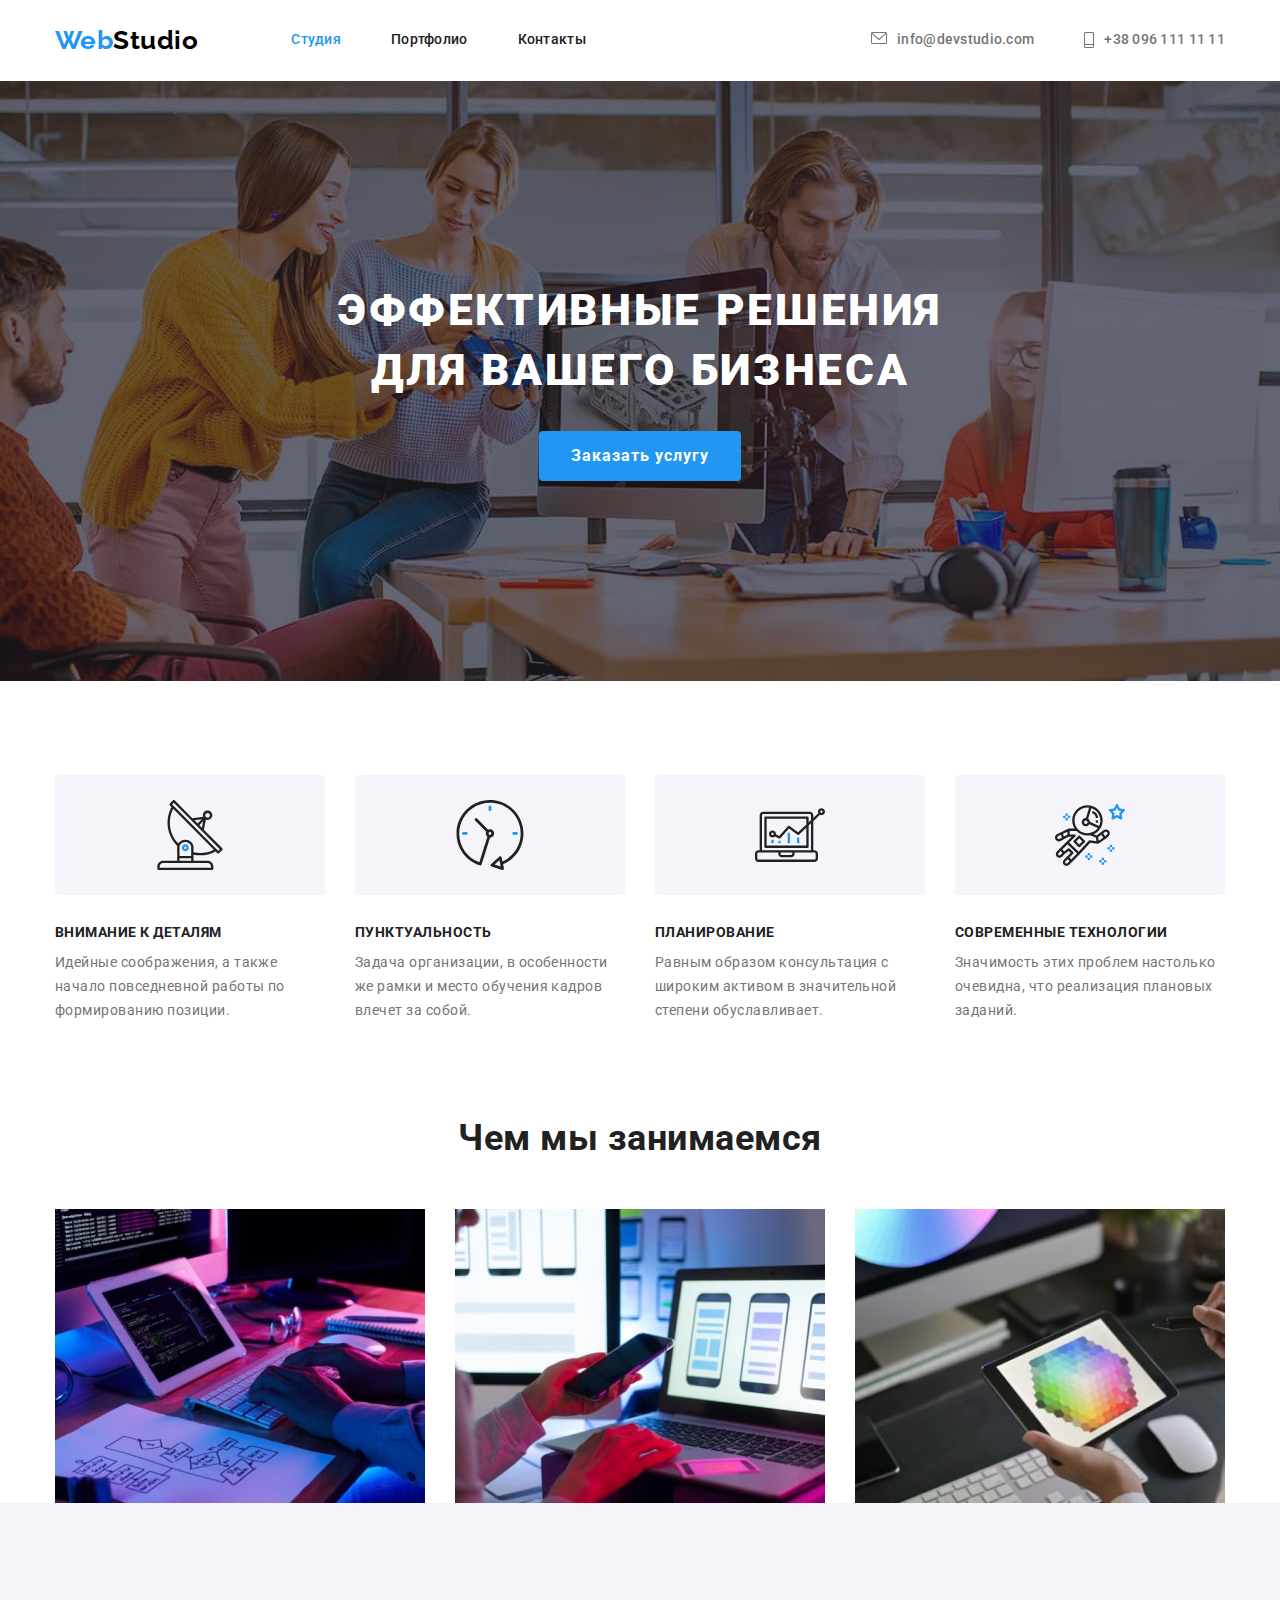
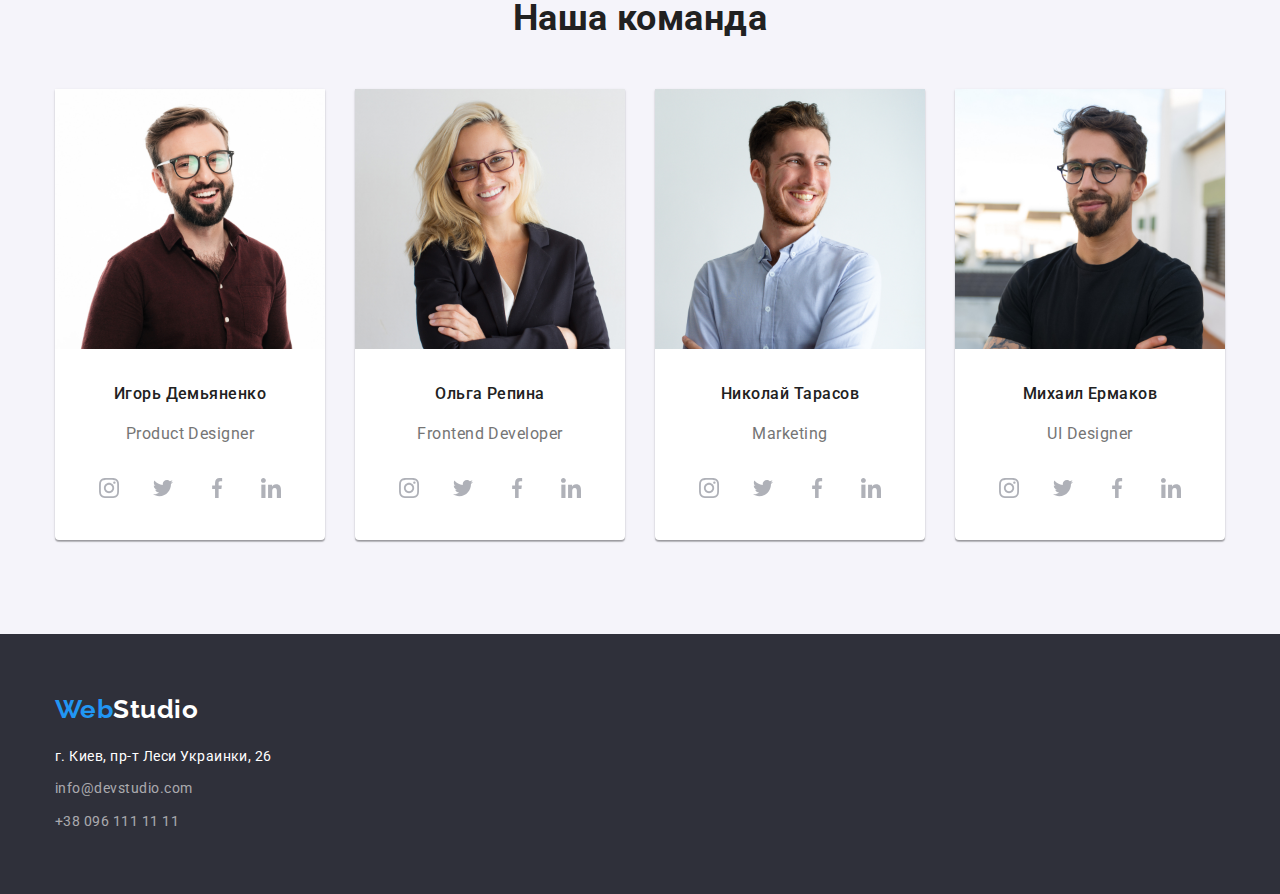
==== index.html @ 9ee57192 "svg псевдокласы" ====
<!DOCTYPE html>
<html lang="ru">

<head>
    <meta charset="UTF-8">
    <meta name="viewport" content="width=device-width, initial-scale=1.0">
    <title>WebStudio</title>
    <link rel="stylesheet" href="./css/normalize.css">
    <link
        href="https://fonts.googleapis.com/css2?family=Raleway:wght@700&family=Roboto:wght@400;500;700;900&display=swap"
        rel="stylesheet">
    <link rel="stylesheet" href="./css/style.css">
    <link rel="stylesheet" href="./css/test.css">
</head>

<body>
    <header class="header">
        <div class="container">
            <nav class="hn">
                <ul class="header-nav res-marg-pad">
                    <li class="item">
                        <a href="./index.html" class="logo">
                            Web<span class="logo-studio">Studio</span>
                        </a>
                    </li>
                    <li class="item">
                        <a class="header-nav-static header-hover current" href="./index.html">Студия</a>
                    </li>
                    <li class="item">
                        <a class="header-nav-static header-hover" href="./portfolio.html">Портфолио</a>
                    </li>
                    <li class="item">
                        <a class="header-nav-static header-hover" href="#">Контакты</a>
                    </li>
                </ul>
            </nav>
            <ul class="header-cont res-marg-pad">
                <li class="item">
                    <a class="header-cont-static header-hover mail" href="mailto:info@devstudio.com">info@devstudio.com</a>
                </li>
                <li class="item">
                    <a class="header-cont-static header-hover tel" href="tel:+380961111111">+38 096 111 11 11</a>
                </li>
            </ul>
        </div>
    </header>
    <main class="main">
        <section class="main-hero">
            <div class="main-hero-container">
                <h1 class="main-hero-tittle res-marg-pad">Эффективные решения для вашего бизнеса</h1>
                <button type="button" class="main-hero-bt">Заказать услугу</button>
            </div>
        </section>
        <section class="main-accomplishments">
            <div class="container">
                <h2 class="visually-hidden">Плюсы нашей компании</h2>
                <ul class="main-accomplishments-ul res-marg-pad">
                    <li class="item antenna">
                        <h3 class="name res-marg-pad">Внимание к деталям</h3>
                        <p class="description">Идейные соображения, а также начало повседневной работы по формированию позиции.</p>
                    </li>
                    <li class="item clock">
                        <h3 class="name res-marg-pad">Пунктуальность</h3>
                        <p class="description">Задача организации, в особенности же рамки и место обучения кадров влечет за собой.</p>
                    </li>
                    <li class="item diagram">
                        <h3 class="name res-marg-pad">Планирование</h3>
                        <p class="description">Равным образом консультация с широким активом в значительной степени обуславливает.</p>
                    </li>
                    <li class="item astronaut">
                        <h3 class="name res-marg-pad">Современные технологии</h3>
                        <p class="description">Значимость этих проблем настолько очевидна, что реализация плановых заданий.</p>
                    </li>
                </ul>
            </div>
        </section>
        <section class="main-employment">
            <div class="container">
                <h2 class="res-marg-pad">
                    Чем мы занимаемся
                </h2>
                <ul class="main-employment-ul res-marg-pad">
                    <li class="item">
                        <img src="./images/code.jpg" alt="Написание кода" width="370" class="img">
                    </li>
                    <li class="item">
                        <img src="./images/synchronization.jpg" alt="Синхронизация" width="370" class="img">
                    </li>
                    <li class="item">
                        <img src="./images/adaptive_design.jpg" alt="Адаптивный дизайн" width="370" class="img">
                    </li>
                </ul>
            </div>
        </section>
        <section class="main-team">
            <div class="container">
                <h2 class="res-marg-pad">
                    Наша команда
                </h2>
                <ul class="main-team-ul res-marg-pad">
                    <li class="item">
                        <img src="./images/igor.jpg" alt="Фото Игорь Демьяненко" width="270" class="img">
                        <h3 class="name res-marg-pad">Игорь Демьяненко</h3>
                        <p class="specialty res-marg-pad">Product Designer</p>
                        <div class="social-networks">
                            <a href="https://www.instagram.com/" class="link instagram"></a>
                            <a href="https://twitter.com/" class="link twitter"></a>
                            <a href="https://uk-ua.facebook.com/" class="link facebook"></a>
                            <a href="https://www.linkedin.com/" class="link linkedin"></a>
                        </div>
                    </li>
                    <li class="item">
                        <img src="./images/olga.jpg" alt="Фото Ольга Репина" width="270" class="img">
                        <h3 class="name res-marg-pad">Ольга Репина</h3>
                        <p class="specialty res-marg-pad">Frontend Developer</p>
                        <div class="social-networks">
                            <a href="https://www.instagram.com/" class="link instagram"></a>
                            <a href="https://twitter.com/" class="link twitter"></a>
                            <a href="https://uk-ua.facebook.com/" class="link facebook"></a>
                            <a href="https://www.linkedin.com/" class="link linkedin"></a>
                        </div>
                    </li>
                    <li class="item">
                        <img src="./images/nikolay.jpg" alt="Фото Николай Тарасов" width="270" class="img">
                        <h3 class="name res-marg-pad">Николай Тарасов</h3>
                        <p class="specialty res-marg-pad">Marketing</p>
                        <div class="social-networks">
                            <a href="https://www.instagram.com/" class="link instagram"></a>
                            <a href="https://twitter.com/" class="link twitter"></a>
                            <a href="https://uk-ua.facebook.com/" class="link facebook"></a>
                            <a href="https://www.linkedin.com/" class="link linkedin"></a>
                        </div>
                    </li>
                    <li class="item">
                        <img src="./images/mihail.jpg" alt="Фото Михаил Ермаков" width="270" class="img">
                        <h3 class="name res-marg-pad">Михаил Ермаков</h3>
                        <p class="specialty res-marg-pad">UI Designer</p>
                        <div class="social-networks">
                            <a href="https://www.instagram.com/" class="link instagram"></a>
                            <a href="https://twitter.com/" class="link twitter"></a>
                            <a href="https://uk-ua.facebook.com/" class="link facebook"></a>
                            <a href="https://www.linkedin.com/" class="link linkedin"></a>
                        </div>
                    </li>
                </ul>
            </div>
        </section>
    </main>
    <footer class="footer">
        <div class="container">
            <a href="./index.html" class="logo">
                Web<span class="logo-studio">Studio</span>
            </a>
            <address class="footer-address">
                <a href="#" class="footer-address-geo">г. Киев, пр-т Леси Украинки, 26</a>
                <a href="mailto:info@devstudio.com" class="footer-address-mail">info@devstudio.com</a>
                <a href="tel:+380961111111" class="footer-address-tel">+38 096 111 11 11</a>
            </address>
        </div>
    </footer>

</body>

</html>
---- css/style.css ----
:root {
  --white-text: rgba(255, 255, 255, 1);
  --blue-text: rgba(33, 150, 243, 1);
  --black-logo: rgba(0, 0, 0, 1);
  --black-text: rgba(33, 33, 33, 1);
  --gray-text: rgba(117, 117, 117, 1);
  --gray-op06-text: rgba(255, 255, 255, 0.6);
  --bgr-hero-footer: rgba(47, 48, 58, 1);
  --bgr-wgray: rgba(245, 244, 250, 1);
  --gray-border: rgba(238, 238, 238, 1);
  --gray-header-line: rgba(236, 236, 236, 1);
  --set-gap: 30px;
  --bgr-hero: rgba(47, 48, 58, 0.4);
}

body {
  font-family: 'Roboto', sans-serif;
  font-style: normal;
  letter-spacing: 0.03em;
  color: var(--black-text);
  background-color: var(--white-text);
  margin: 0;
}

.visually-hidden {
  position: absolute;
  clip: rect(0 0 0 0);
  width: 1px;
  height: 1px;
  margin: -1px;
}

.res-marg-pad {
  margin: 0;
  padding: 0;
}

.container {
  max-width: 1170px;
  padding: 0 15px;
  margin: 0 auto;
}

.img {
  display: block; /*убрать отступ картинки внизу */
  max-width: 100%;
  height: auto;
}

section:not(.main-hero) {
  /*все селекторы кроме Героя*/
  padding-top: 94px;
}

section:last-child {
  /*последний селектор страницы*/
  padding-bottom: 94px;
}

/*Logo*/

.logo {
  font-family: 'Raleway', sans-serif;
  font-weight: 700;
  font-size: 26px;
  line-height: 1.19;
  text-decoration: none;
  color: var(--blue-text);
}

.header .logo-studio {
  color: var(--black-logo);
}

.footer .logo-studio {
  color: var(--white-text);
}

/*Header*/

.header-hover {
  font-weight: 500;
  font-size: 14px;
  line-height: 1.14;
  letter-spacing: 0.02em;
  text-decoration: none;

  padding: 32px 0;
  display: block;
}

.header-cont-static {
  color: var(--gray-text);
  display: inline-flex;
}

/*icon mail*/
.header-cont .mail::before {
  content: '';
  width: 16px;
  height: 12px;
  margin-right: 10px;
  background-size: contain;
  background-image: url(../images/svg/mail.svg);
}

/*icon tel*/
.header-cont .tel::before {
  content: '';
  width: 10px;
  height: 16px;
  margin-right: 10px;
  background-size: contain;
  background-image: url(../images/svg/tel.svg);
}

.header-hover:hover,
.header-hover:focus {
  color: var(--blue-text);
}

.header-nav-static {
  color: var(--black-text);
}

.header-nav .header-hover.current {
  color: var(--blue-text);
}

.header-cont {
  margin-left: auto;
}

.header-nav,
.header-cont,
.header .container {
  display: flex;
  align-items: center;
}

.header .logo {
  padding: 25px 0;
  display: block;
}

.header-nav .item:first-child {
  margin-right: 93px;
}

/*начиная с 2-ог елемента кроме последнего*/
.header-nav .item:nth-child(1n + 2):not(:last-child) {
  margin-right: 50px;
}

.header-cont .item:first-child {
  margin-right: 50px;
}

/*линия внизу header*/
/*.header {
  border-bottom: 1px solid var(--gray-header-line); 
}*/
.line {
  outline: 0.5px solid var(--gray-header-line);
}

/*Main*/
/*hero*/
.main-hero {
  max-width: 1600px;
  height: 600px;
  text-align: center;
  background-color: grey;

  margin-left: auto;
  margin-right: auto;
  background-image: linear-gradient(
      to right,
      rgba(47, 48, 58, 0.4),
      rgba(47, 48, 58, 0.4)
    ),
    url(../images/hero.jpg);
  background-repeat: no-repeat;
  background-size: cover;
  background-position: center;
}

.main-hero-tittle {
  font-weight: 900;
  font-size: 44px;
  line-height: 1.36;
  letter-spacing: 0.06em;
  text-transform: uppercase;
  color: var(--white-text);
}

.main-hero-bt {
  border: none;
  font-weight: 700;
  font-size: 16px;
  line-height: 1.88;
  letter-spacing: 0.06em;
  color: var(--white-text);
  background-color: var(--blue-text);

  padding: 10px 32px;
  border-radius: 4px;
  margin-top: 30px;
}

.main-hero-container {
  padding-top: 200px;
  padding-bottom: 200px;
  max-width: 696px;
  margin: 0 auto;
}

/*accomplishments*/
.main-accomplishments .name {
  font-weight: 700;
  font-size: 14px;
  line-height: 1.14;
  text-transform: uppercase;

  margin-top: 30px;
}

.main-accomplishments .item .description {
  font-size: 14px;
  line-height: 1.71;
  color: var(--gray-text);

  margin: 10px 0 0 0;
}

.main-accomplishments-ul {
  display: flex;
  flex-wrap: wrap;
  margin-right: calc(-1 * var(--set-gap));
}

.main-accomplishments-ul .item {
  flex-basis: calc(100% / 4 - var(--set-gap));
  margin-right: var(--set-gap);
}

/*icon*/
.main-accomplishments-ul .item::before {
  height: 120px;

  content: '';
  display: block;
  background-color: var(--bgr-wgray);
  border-radius: 4px;
  background-size: 70px;
  background-repeat: no-repeat;
  background-position: 100px 25px;
}

.main-accomplishments-ul .antenna::before {
  background-image: url(../images/svg/antenna.svg);
}

.main-accomplishments-ul .clock::before {
  background-image: url(../images/svg/clock.svg);
}

.main-accomplishments-ul .diagram::before {
  background-image: url(../images/svg/diagram.svg);
}

.main-accomplishments-ul .astronaut::before {
  background-image: url(../images/svg/astronaut.svg);
}

/*employment*/
.main-employment h2,
.main-team h2 {
  font-weight: 700;
  font-size: 36px;
  line-height: 1.17;
  text-align: center;
}

.main-employment-ul {
  display: flex;
  margin-top: 50px;
  flex-wrap: wrap;
  margin-right: calc(-1 * var(--set-gap));
}

.main-employment-ul .item {
  flex-basis: calc(100% / 3 - var(--set-gap));
  margin-right: var(--set-gap);
}

/*team*/
.main-team {
  background-color: var(--bgr-wgray);
}

.main-team-ul .name,
.main-team-ul .specialty {
  font-size: 16px;
  line-height: 1.9;
}

.main-team-ul .name {
  font-weight: 500;

  margin-top: 30px;
  text-align: center;
}

.main-team-ul .specialty {
  color: var(--gray-text);

  margin-top: 10px;
  text-align: center;
}

.main-team-ul {
  display: flex;
  margin-top: 50px;
  flex-wrap: wrap;
  margin-right: calc(-1 * var(--set-gap));
}

.main-team .item {
  background-color: var(--white-text);

  border-radius: 0px 0px 4px 4px;
  box-shadow: 0px 1px 3px rgba(0, 0, 0, 0.12), 0px 1px 1px rgba(0, 0, 0, 0.14),
    0px 2px 1px rgba(0, 0, 0, 0.2);

  /*display: inline-block;*/
  flex-basis: calc(100% / 4 - var(--set-gap));
  margin-right: var(--set-gap);
}

/*icon*/
.main-team .social-networks {
  height: 44px;

  margin: 16px 32px 30px 32px;

  display: flex;
}

.social-networks .link {
  background-size: cover;
  background-position: center;
  background-repeat: no-repeat;
  width: 44px;
}

.social-networks .link:not(:last-child) {
  margin-right: 10px;
}

.social-networks .instagram {
  background-image: url(../images/svg/instagram.svg);
}

.social-networks .twitter {
  background-image: url(../images/svg/twitter.svg);
}

.social-networks .facebook {
  background-image: url(../images/svg/facebook.svg);
}

.social-networks .linkedin {
  background-image: url(../images/svg/linkedin.svg);
}

/*Footer*/

.footer {
  background-color: var(--bgr-hero-footer);
}

.footer-address a {
  font-size: 14px;
  line-height: 1.7;

  display: block;
}

.footer-address-geo {
  color: var(--white-text);
  text-decoration: none;
}

.footer-address-mail,
.footer-address-tel {
  color: var(--gray-op06-text);
  text-decoration: none;
}

.footer-address a:focus,
.footer-address a:hover {
  color: var(--white-text);
}

.footer .container {
  padding-top: 60px;
  padding-bottom: 60px;
}

.footer-address {
  margin-top: 20px;
}

.footer-address a:not(:first-child) {
  margin-top: 9px;
}

/*Портфолио*/

.main {
  background-color: var(--white-text);
}

/*portfolio button*/
.main-portfolio-list .bt {
  font-family: 'Roboto', sans-serif;
  border: none;
  background-color: var(--bgr-wgray);
  font-weight: 500;
  font-size: 16px;
  line-height: 1.62;
  letter-spacing: 0.03em;

  padding: 6px 22px;
  border-radius: 4px;
}

.main-portfolio-list .bt:hover,
.main-portfolio-list .bt:focus {
  background-color: var(--blue-text);
  color: var(--white-text);
}

.main-portfolio-list {
  display: flex;
}

.container-list {
  max-width: 612px;
  margin: 0 auto;
  padding-bottom: 22px;
}

.main-portfolio-list .item:not(:last-child) {
  margin-right: 8px;
}

/*project*/
.main-portfolio-project .link {
  text-decoration: none;
}

.main-portfolio-project .name {
  font-weight: 700;
  font-size: 18px;
  line-height: 2;
  letter-spacing: 0.06em;
  color: var(--black-text);
}

.main-portfolio-project .project {
  font-size: 16px;
  line-height: 1.87;
  color: var(--gray-text);
}

.container-project {
  padding-top: 34px;
}

.main-portfolio-project {
  display: flex;
  flex-wrap: wrap;
  margin-right: calc(-1 * var(--set-gap));
  margin-top: calc(-1 * var(--set-gap));
}

.main-portfolio-project > .item {
  flex-basis: calc(100% / 3 - var(--set-gap));
  margin-right: var(--set-gap);
  margin-top: var(--set-gap);
}

.main-portfolio-project > .item:hover {
  box-shadow: 0px 1px 1px rgba(0, 0, 0, 0.12), 0px 4px 4px rgba(0, 0, 0, 0.06),
    1px 4px 6px rgba(0, 0, 0, 0.16);
}

.main-portfolio-project .frame {
  border-left: 1px solid var(--gray-border);
  border-right: 1px solid var(--gray-border);
  border-bottom: 1px solid var(--gray-border);
  padding: 20px 24px;
}

.main-portfolio-project .project {
  margin-top: 4px;
}
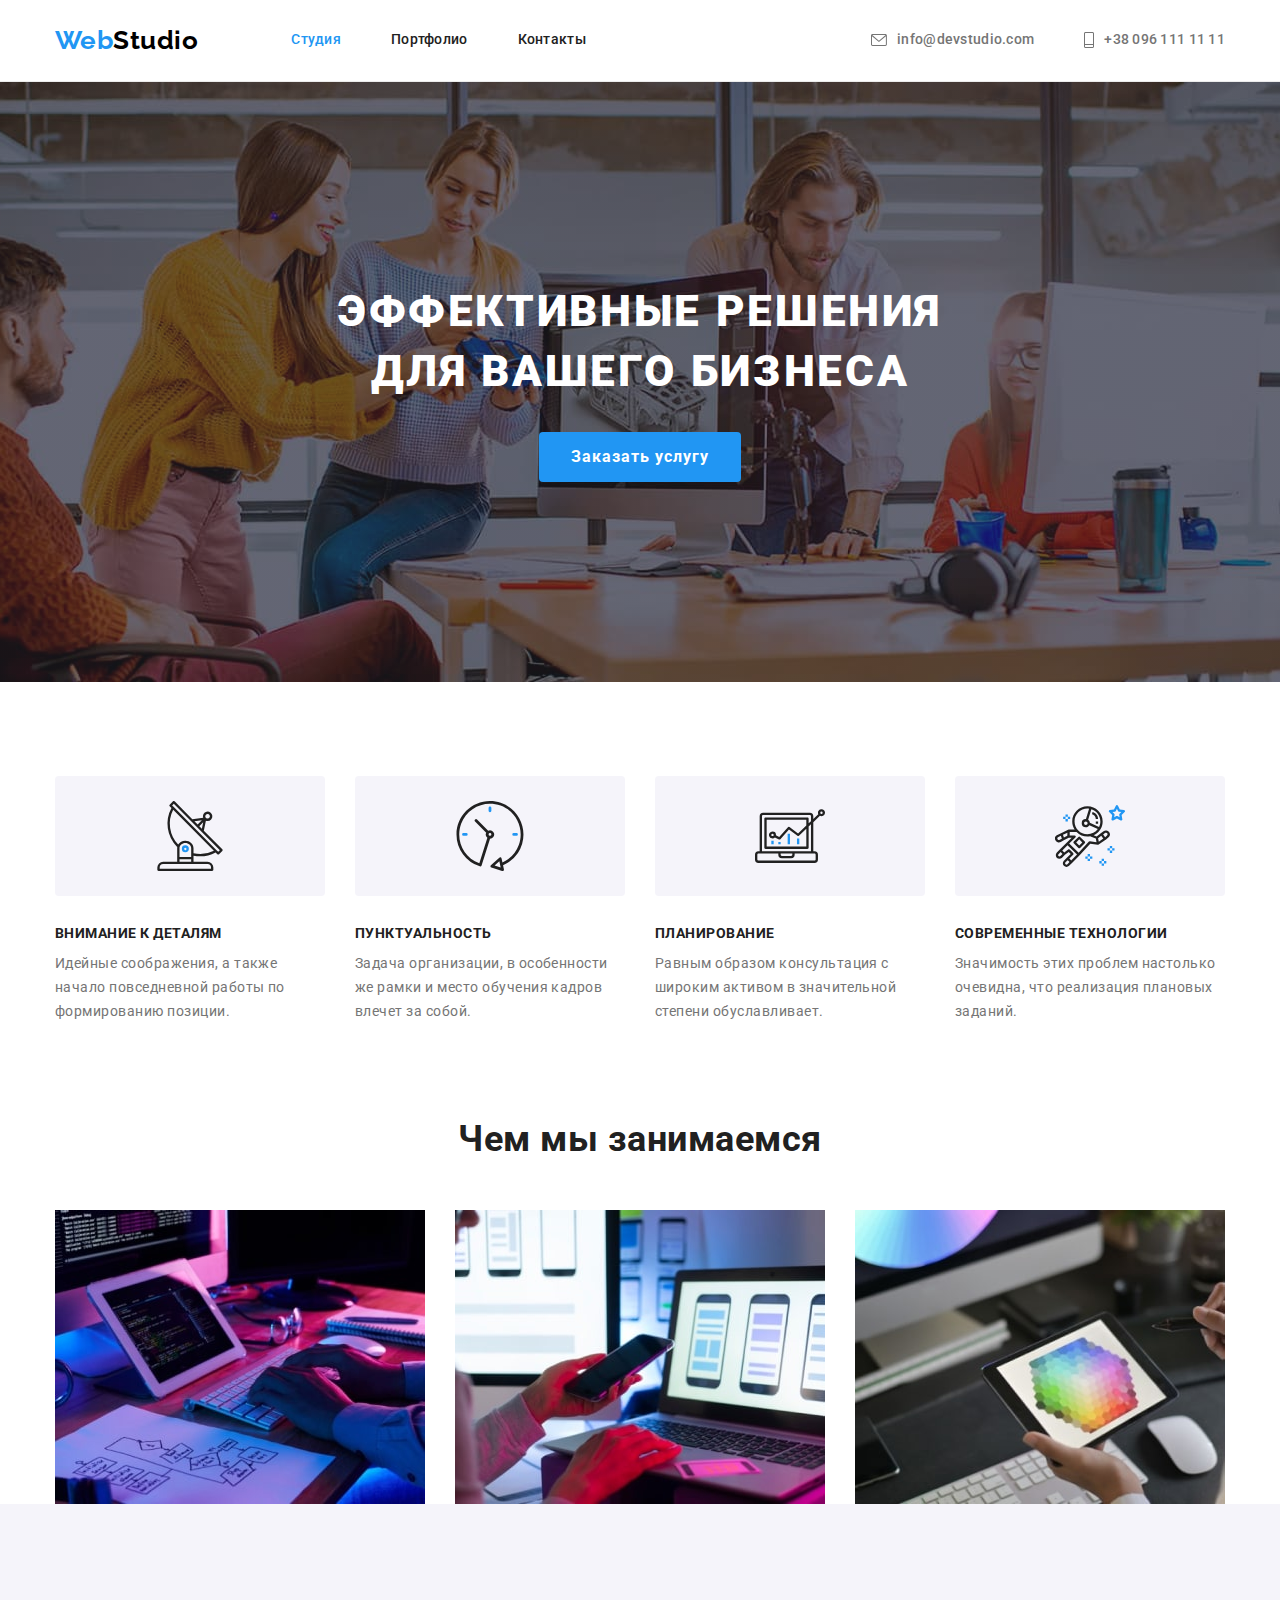
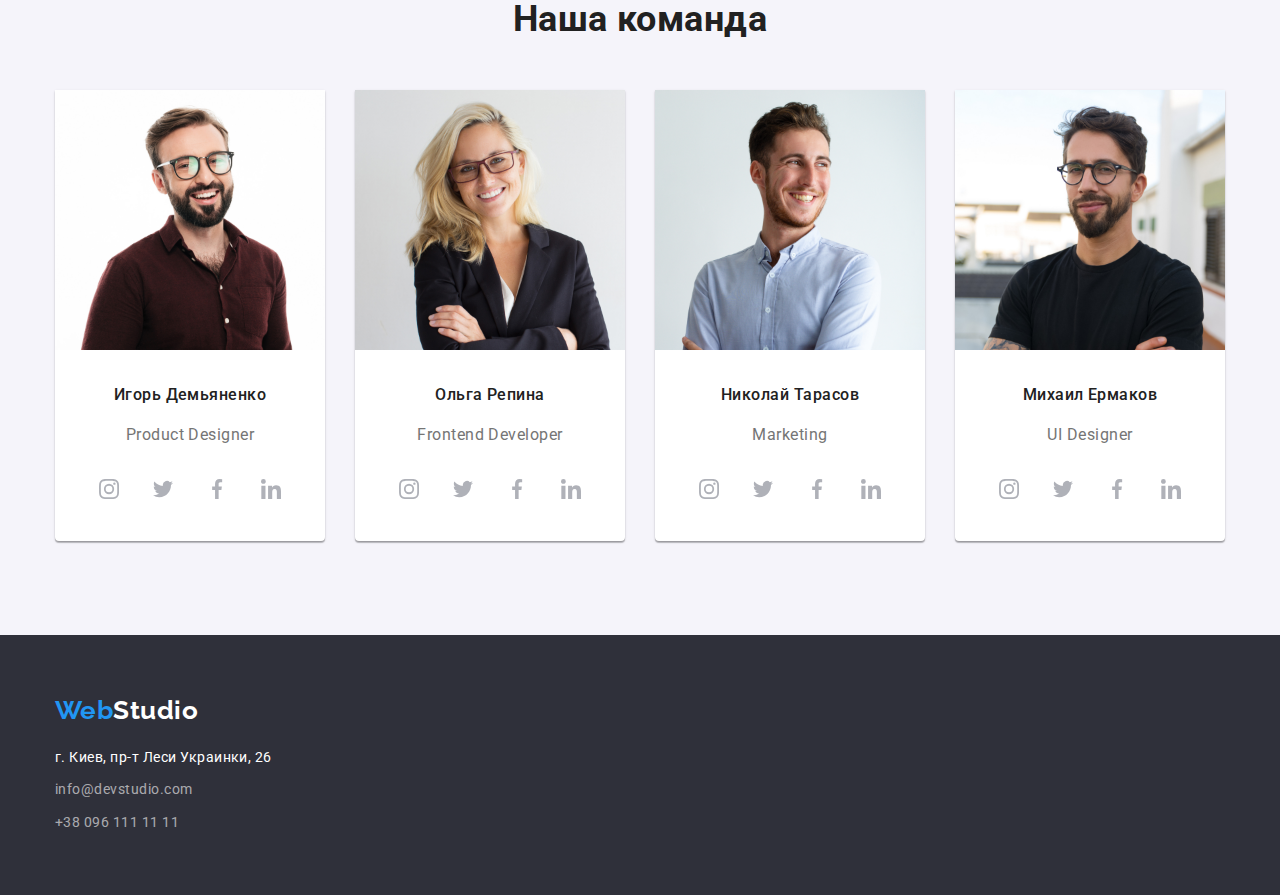
==== commit 2da148f4: "sprinte" ====
--- a/index.html
+++ b/index.html
@@ -36,10 +36,16 @@
             </nav>
             <ul class="header-cont res-marg-pad">
                 <li class="item">
-                    <a class="header-cont-static header-hover mail" href="mailto:info@devstudio.com">info@devstudio.com</a>
+                    <svg class="icon mail" width="16" height="12">
+                        <use href="./images/svg/sprite.svg#icon-mail"></use>
+                    </svg>
+                    <a class="header-cont-static header-hover" href="mailto:info@devstudio.com">info@devstudio.com</a>
                 </li>
                 <li class="item">
-                    <a class="header-cont-static header-hover tel" href="tel:+380961111111">+38 096 111 11 11</a>
+                    <svg class="icon tel" width="10" height="16">
+                        <use href="./images/svg/sprite.svg#icon-tel"></use>
+                    </svg>
+                    <a class="header-cont-static header-hover" href="tel:+380961111111">+38 096 111 11 11</a>
                 </li>
             </ul>
         </div>
--- a/css/style.css
+++ b/css/style.css
@@ -91,31 +91,27 @@
 
 .header-cont-static {
   color: var(--gray-text);
-  display: inline-flex;
-}
-
-/*icon mail*/
-.header-cont .mail::before {
-  content: '';
-  width: 16px;
-  height: 12px;
+}
+
+/*icon mail, tel*/
+.icon {
+  fill: currentColor;
+
   margin-right: 10px;
-  background-size: contain;
-  background-image: url(../images/svg/mail.svg);
-}
-
-/*icon tel*/
-.header-cont .tel::before {
-  content: '';
-  width: 10px;
-  height: 16px;
-  margin-right: 10px;
-  background-size: contain;
-  background-image: url(../images/svg/tel.svg);
-}
-
-.header-hover:hover,
-.header-hover:focus {
+}
+
+.header-cont,
+.header-cont .item {
+  color: var(--gray-text);
+  display: flex;
+  align-items: center;
+}
+
+/*hover link contact and icon*/
+.header-cont .item:hover .icon,
+.header-cont .item:focus .icon,
+.header .item:hover .header-hover,
+.header .item:focus .header-hover {
   color: var(--blue-text);
 }
 
@@ -132,7 +128,6 @@
 }
 
 .header-nav,
-.header-cont,
 .header .container {
   display: flex;
   align-items: center;
@@ -157,11 +152,8 @@
 }
 
 /*линия внизу header*/
-/*.header {
-  border-bottom: 1px solid var(--gray-header-line); 
-}*/
-.line {
-  outline: 0.5px solid var(--gray-header-line);
+.header {
+  border-bottom: 1px solid var(--gray-header-line);
 }
 
 /*Main*/
@@ -398,11 +390,6 @@
   text-decoration: none;
 }
 
-.footer-address a:focus,
-.footer-address a:hover {
-  color: var(--white-text);
-}
-
 .footer .container {
   padding-top: 60px;
   padding-bottom: 60px;
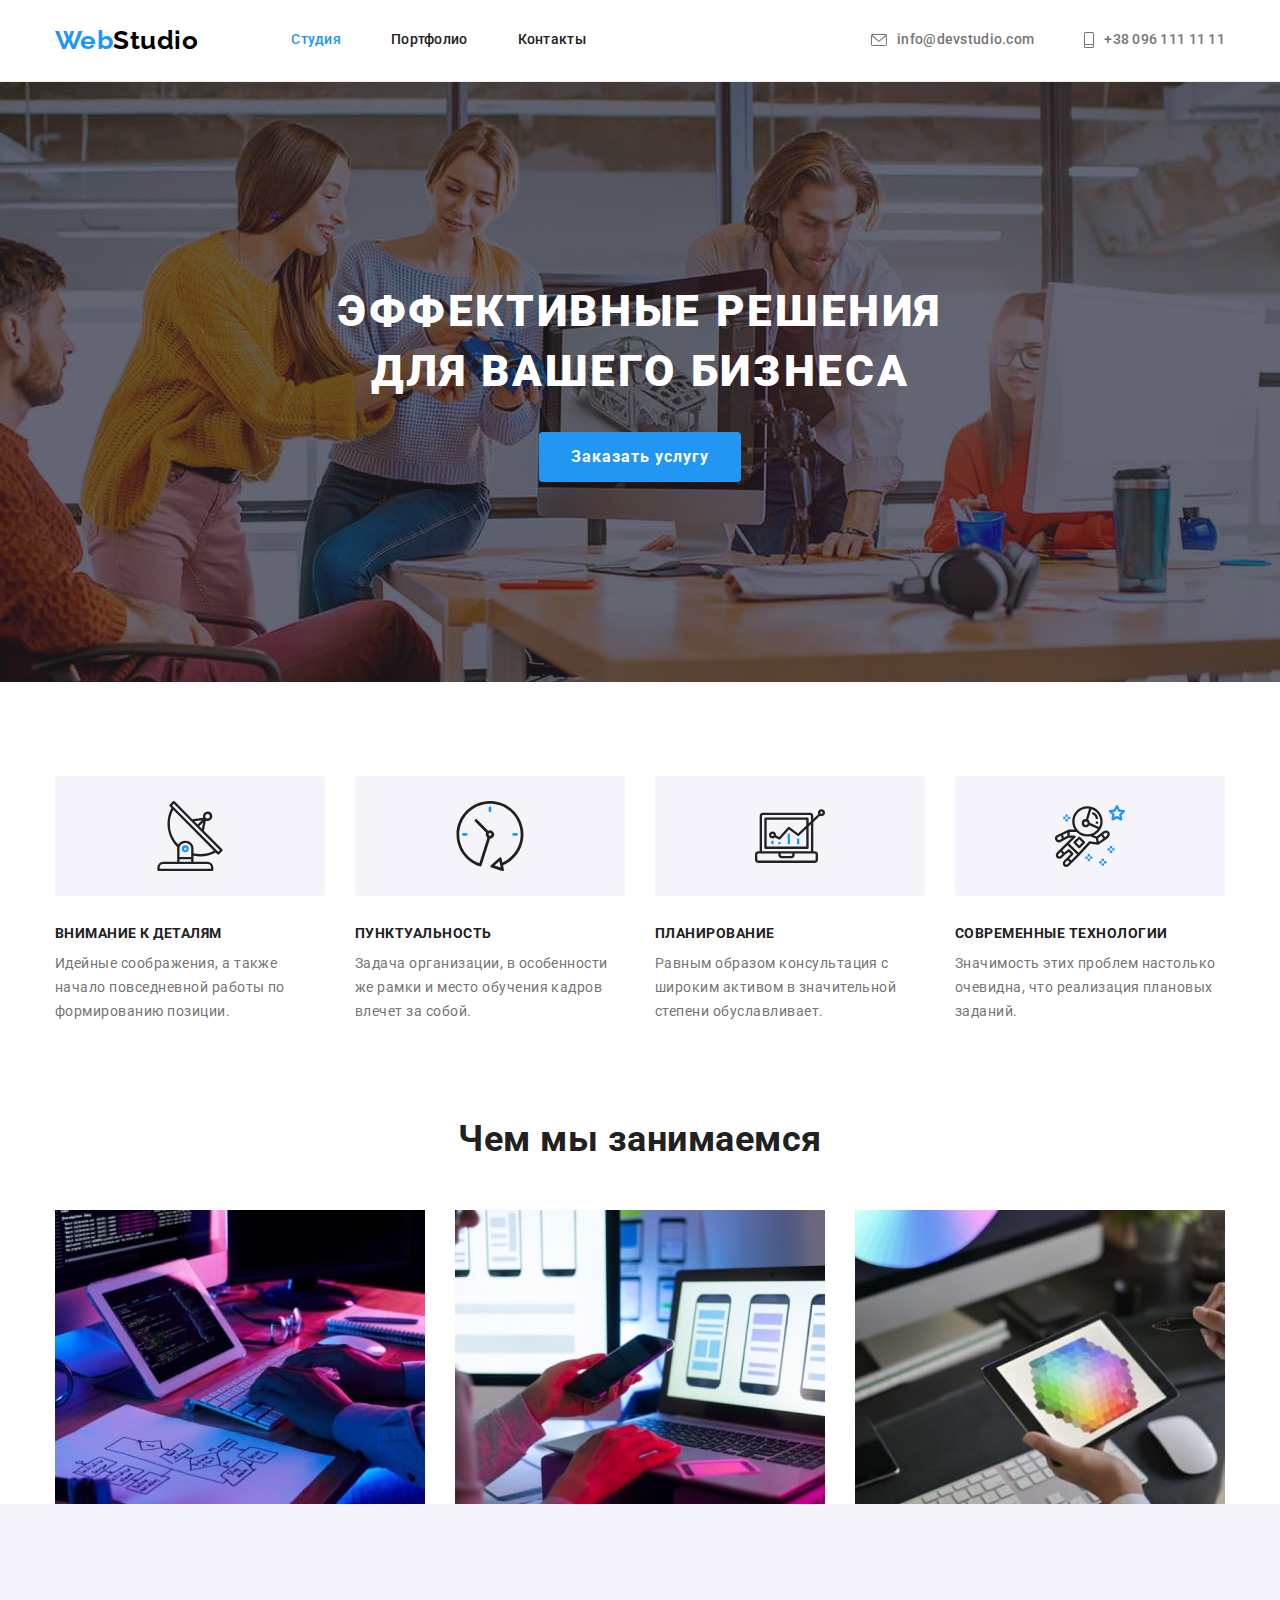
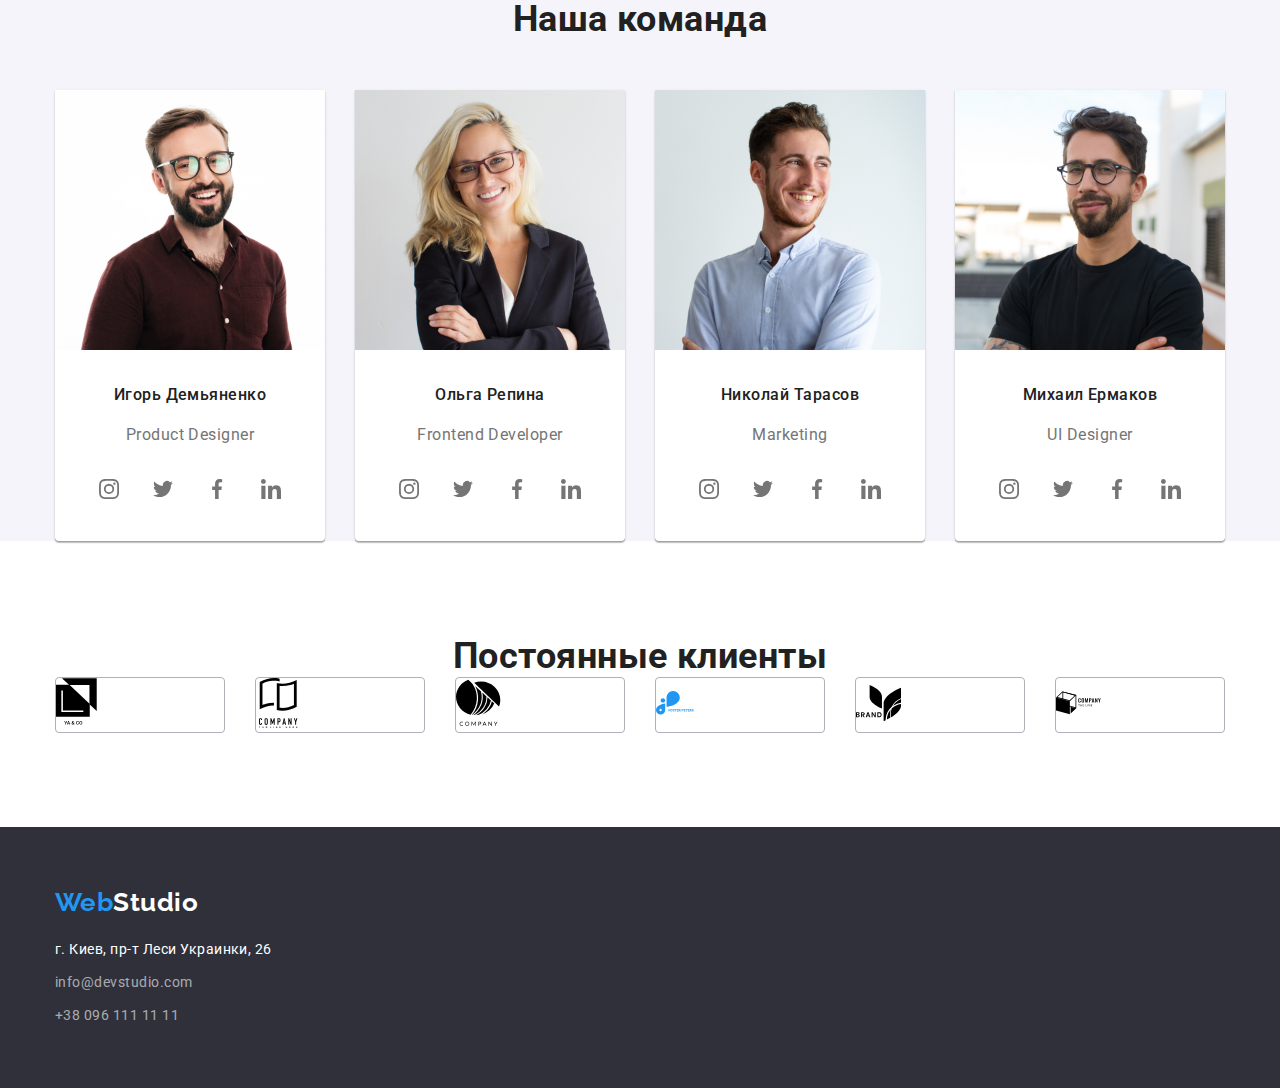
==== commit 47c7b44a: "sprite customers" ====
--- a/index.html
+++ b/index.html
@@ -36,16 +36,21 @@
             </nav>
             <ul class="header-cont res-marg-pad">
                 <li class="item">
-                    <svg class="icon mail" width="16" height="12">
-                        <use href="./images/svg/sprite.svg#icon-mail"></use>
-                    </svg>
-                    <a class="header-cont-static header-hover" href="mailto:info@devstudio.com">info@devstudio.com</a>
+                    
+                    <a class="header-cont-static header-hover hover" href="mailto:info@devstudio.com">
+                        <svg class="icon" width="16" height="12">
+                            <use href="./images/svg/sprite.svg#icon-mail"></use>
+                        </svg>
+                        info@devstudio.com
+                    </a>
                 </li>
                 <li class="item">
-                    <svg class="icon tel" width="10" height="16">
-                        <use href="./images/svg/sprite.svg#icon-tel"></use>
-                    </svg>
-                    <a class="header-cont-static header-hover" href="tel:+380961111111">+38 096 111 11 11</a>
+                    
+                    <a class="header-cont-static header-hover hover" href="tel:+380961111111">
+                        <svg class="icon" width="10" height="16">
+                            <use href="./images/svg/sprite.svg#icon-tel"></use>
+                        </svg>
+                        +38 096 111 11 11</a>
                 </li>
             </ul>
         </div>
@@ -62,18 +67,38 @@
                 <h2 class="visually-hidden">Плюсы нашей компании</h2>
                 <ul class="main-accomplishments-ul res-marg-pad">
                     <li class="item antenna">
+                        <div class="frame-icon">
+                            <svg class="accomplishments-icon" width="70" height="70">
+                                <use href="./images/svg/sprite.svg#icon-antenna"></use>
+                            </svg>
+                        </div>
                         <h3 class="name res-marg-pad">Внимание к деталям</h3>
                         <p class="description">Идейные соображения, а также начало повседневной работы по формированию позиции.</p>
                     </li>
                     <li class="item clock">
+                        <div class="frame-icon">
+                            <svg class="accomplishments-icon" width="70" height="70">
+                                <use href="./images/svg/sprite.svg#icon-clock"></use>
+                            </svg>
+                        </div>
                         <h3 class="name res-marg-pad">Пунктуальность</h3>
                         <p class="description">Задача организации, в особенности же рамки и место обучения кадров влечет за собой.</p>
                     </li>
                     <li class="item diagram">
+                        <div class="frame-icon">
+                            <svg class="accomplishments-icon" width="70" height="70">
+                                <use href="./images/svg/sprite.svg#icon-diagram"></use>
+                            </svg>
+                        </div>
                         <h3 class="name res-marg-pad">Планирование</h3>
                         <p class="description">Равным образом консультация с широким активом в значительной степени обуславливает.</p>
                     </li>
                     <li class="item astronaut">
+                        <div class="frame-icon">
+                            <svg class="accomplishments-icon" width="70" height="70">
+                                <use href="./images/svg/sprite.svg#icon-astronaut"></use>
+                            </svg>
+                        </div>
                         <h3 class="name res-marg-pad">Современные технологии</h3>
                         <p class="description">Значимость этих проблем настолько очевидна, что реализация плановых заданий.</p>
                     </li>
@@ -109,10 +134,26 @@
                         <h3 class="name res-marg-pad">Игорь Демьяненко</h3>
                         <p class="specialty res-marg-pad">Product Designer</p>
                         <div class="social-networks">
-                            <a href="https://www.instagram.com/" class="link instagram"></a>
-                            <a href="https://twitter.com/" class="link twitter"></a>
-                            <a href="https://uk-ua.facebook.com/" class="link facebook"></a>
-                            <a href="https://www.linkedin.com/" class="link linkedin"></a>
+                            <a href="https://www.instagram.com/" class="link">
+                                <svg class="icon-networks" width="20" height="20">
+                                    <use href="./images/svg/sprite.svg#icon-instagram"></use>
+                                </svg>
+                            </a>
+                            <a href="https://twitter.com/" class="link">
+                                <svg class="icon-networks" width="20" height="20">
+                                    <use href="./images/svg/sprite.svg#icon-twitter"></use>
+                                </svg>
+                            </a>
+                            <a href="https://uk-ua.facebook.com/" class="link">
+                                <svg class="icon-networks" width="20" height="20">
+                                    <use href="./images/svg/sprite.svg#icon-facebook"></use>
+                                </svg>
+                            </a>
+                            <a href="https://www.linkedin.com/" class="link">
+                                <svg class="icon-networks" width="20" height="20">
+                                    <use href="./images/svg/sprite.svg#icon-linkedin"></use>
+                                </svg>
+                            </a>
                         </div>
                     </li>
                     <li class="item">
@@ -120,10 +161,26 @@
                         <h3 class="name res-marg-pad">Ольга Репина</h3>
                         <p class="specialty res-marg-pad">Frontend Developer</p>
                         <div class="social-networks">
-                            <a href="https://www.instagram.com/" class="link instagram"></a>
-                            <a href="https://twitter.com/" class="link twitter"></a>
-                            <a href="https://uk-ua.facebook.com/" class="link facebook"></a>
-                            <a href="https://www.linkedin.com/" class="link linkedin"></a>
+                            <a href="https://www.instagram.com/" class="link">
+                                <svg class="icon-networks" width="20" height="20">
+                                    <use href="./images/svg/sprite.svg#icon-instagram"></use>
+                                </svg>
+                            </a>
+                            <a href="https://twitter.com/" class="link">
+                                <svg class="icon-networks" width="20" height="20">
+                                    <use href="./images/svg/sprite.svg#icon-twitter"></use>
+                                </svg>
+                            </a>
+                            <a href="https://uk-ua.facebook.com/" class="link">
+                                <svg class="icon-networks" width="20" height="20">
+                                    <use href="./images/svg/sprite.svg#icon-facebook"></use>
+                                </svg>
+                            </a>
+                            <a href="https://www.linkedin.com/" class="link">
+                                <svg class="icon-networks" width="20" height="20">
+                                    <use href="./images/svg/sprite.svg#icon-linkedin"></use>
+                                </svg>
+                            </a>
                         </div>
                     </li>
                     <li class="item">
@@ -131,10 +188,26 @@
                         <h3 class="name res-marg-pad">Николай Тарасов</h3>
                         <p class="specialty res-marg-pad">Marketing</p>
                         <div class="social-networks">
-                            <a href="https://www.instagram.com/" class="link instagram"></a>
-                            <a href="https://twitter.com/" class="link twitter"></a>
-                            <a href="https://uk-ua.facebook.com/" class="link facebook"></a>
-                            <a href="https://www.linkedin.com/" class="link linkedin"></a>
+                            <a href="https://www.instagram.com/" class="link">
+                                <svg class="icon-networks" width="20" height="20">
+                                    <use href="./images/svg/sprite.svg#icon-instagram"></use>
+                                </svg>
+                            </a>
+                            <a href="https://twitter.com/" class="link">
+                                <svg class="icon-networks" width="20" height="20">
+                                    <use href="./images/svg/sprite.svg#icon-twitter"></use>
+                                </svg>
+                            </a>
+                            <a href="https://uk-ua.facebook.com/" class="link">
+                                <svg class="icon-networks" width="20" height="20">
+                                    <use href="./images/svg/sprite.svg#icon-facebook"></use>
+                                </svg>
+                            </a>
+                            <a href="https://www.linkedin.com/" class="link">
+                                <svg class="icon-networks" width="20" height="20">
+                                    <use href="./images/svg/sprite.svg#icon-linkedin"></use>
+                                </svg>
+                            </a>
                         </div>
                     </li>
                     <li class="item">
@@ -142,11 +215,66 @@
                         <h3 class="name res-marg-pad">Михаил Ермаков</h3>
                         <p class="specialty res-marg-pad">UI Designer</p>
                         <div class="social-networks">
-                            <a href="https://www.instagram.com/" class="link instagram"></a>
-                            <a href="https://twitter.com/" class="link twitter"></a>
-                            <a href="https://uk-ua.facebook.com/" class="link facebook"></a>
-                            <a href="https://www.linkedin.com/" class="link linkedin"></a>
-                        </div>
+                            <a href="https://www.instagram.com/" class="link">
+                                <svg class="icon-networks" width="20" height="20">
+                                    <use href="./images/svg/sprite.svg#icon-instagram"></use>
+                                </svg>
+                            </a>
+                            <a href="https://twitter.com/" class="link">
+                                <svg class="icon-networks" width="20" height="20">
+                                    <use href="./images/svg/sprite.svg#icon-twitter"></use>
+                                </svg>
+                            </a>
+                            <a href="https://uk-ua.facebook.com/" class="link">
+                                <svg class="icon-networks" width="20" height="20">
+                                    <use href="./images/svg/sprite.svg#icon-facebook"></use>
+                                </svg>
+                            </a>
+                            <a href="https://www.linkedin.com/" class="link">
+                                <svg class="icon-networks" width="20" height="20">
+                                    <use href="./images/svg/sprite.svg#icon-linkedin"></use>
+                                </svg>
+                            </a>
+                        </div>
+                    </li>
+                </ul>
+            </div>
+        </section>
+        <section class="main-customers">
+            <div class="container">
+                <h2 class="res-marg-pad">
+                    Постоянные клиенты
+                </h2>
+                <ul class="main-customers-ul res-marg-pad">
+                    <li class="item">
+                        <svg class="customers-icon" width="45" height="50">
+                            <use href="./images/svg/sprite.svg#icon-yaco"></use>
+                        </svg>
+                    </li>
+                    <li class="item">
+                        <svg class="customers-icon" width="45" height="50">
+                            <use href="./images/svg/sprite.svg#icon-company-th"></use>
+                        </svg>
+                    </li>
+                    <li class="item">
+                        <svg class="customers-icon" width="45" height="50">
+                            <use href="./images/svg/sprite.svg#icon-company"></use>
+                        </svg>
+                    </li>
+                    <li class="item">
+                        <svg class="customers-icon" width="45" height="50">
+                            <use href="./images/svg/sprite.svg#icon-foster"></use>
+                        </svg>
+                    </li>
+                    <li class="item">
+                        <svg class="customers-icon" width="45" height="50">
+                            <use href="./images/svg/sprite.svg#icon-brend"></use>
+                        </svg>
+                    </li>
+                    <li class="item">
+                        <svg class="customers-icon" width="45" height="50">
+                            <use href="./images/svg/sprite.svg#icon-company-tl"></use>
+                        </svg>
                     </li>
                 </ul>
             </div>
--- a/css/style.css
+++ b/css/style.css
@@ -11,6 +11,7 @@
   --gray-header-line: rgba(236, 236, 236, 1);
   --set-gap: 30px;
   --bgr-hero: rgba(47, 48, 58, 0.4);
+  --bord-customers: rgba(175, 177, 184, 1);
 }
 
 body {
@@ -89,10 +90,6 @@
   display: block;
 }
 
-.header-cont-static {
-  color: var(--gray-text);
-}
-
 /*icon mail, tel*/
 .icon {
   fill: currentColor;
@@ -100,20 +97,20 @@
   margin-right: 10px;
 }
 
+/*hover link contact and icon*/
+.header-hover:hover,
+.header-hover:focus {
+  color: var(--blue-text);
+}
+
 .header-cont,
-.header-cont .item {
+.header-cont .item,
+.header-cont-static {
+  display: flex;
+  align-items: center;
   color: var(--gray-text);
-  display: flex;
-  align-items: center;
-}
-
-/*hover link contact and icon*/
-.header-cont .item:hover .icon,
-.header-cont .item:focus .icon,
-.header .item:hover .header-hover,
-.header .item:focus .header-hover {
-  color: var(--blue-text);
-}
+}
+
 
 .header-nav-static {
   color: var(--black-text);
@@ -236,38 +233,19 @@
   margin-right: var(--set-gap);
 }
 
-/*icon*/
-.main-accomplishments-ul .item::before {
-  height: 120px;
-
-  content: '';
-  display: block;
+/*icon accomplishments*/
+.frame-icon{
+  display: flex;
+  justify-content: center;
   background-color: var(--bgr-wgray);
   border-radius: 4px;
-  background-size: 70px;
-  background-repeat: no-repeat;
-  background-position: 100px 25px;
-}
-
-.main-accomplishments-ul .antenna::before {
-  background-image: url(../images/svg/antenna.svg);
-}
-
-.main-accomplishments-ul .clock::before {
-  background-image: url(../images/svg/clock.svg);
-}
-
-.main-accomplishments-ul .diagram::before {
-  background-image: url(../images/svg/diagram.svg);
-}
-
-.main-accomplishments-ul .astronaut::before {
-  background-image: url(../images/svg/astronaut.svg);
+  padding: 25px 0;
 }
 
 /*employment*/
 .main-employment h2,
-.main-team h2 {
+.main-team h2,
+.main-customers h2 {
   font-weight: 700;
   font-size: 36px;
   line-height: 1.17;
@@ -330,7 +308,14 @@
   margin-right: var(--set-gap);
 }
 
-/*icon*/
+.social-networks .link{
+  background-color: var(--white-text);
+  color: var(--gray-text);
+  padding: 12px;
+  border-radius: 50%;
+}
+
+/*icon networks*/
 .main-team .social-networks {
   height: 44px;
 
@@ -339,32 +324,55 @@
   display: flex;
 }
 
-.social-networks .link {
-  background-size: cover;
-  background-position: center;
-  background-repeat: no-repeat;
-  width: 44px;
+.social-networks .link{
+  background-color: var(--white-text);
+  color: var(--gray-text);
+  padding: 12px;
+  border-radius: 50%;
+}
+
+.icon-networks{
+  fill: currentColor;
 }
 
 .social-networks .link:not(:last-child) {
   margin-right: 10px;
 }
 
-.social-networks .instagram {
-  background-image: url(../images/svg/instagram.svg);
-}
-
-.social-networks .twitter {
-  background-image: url(../images/svg/twitter.svg);
-}
-
-.social-networks .facebook {
-  background-image: url(../images/svg/facebook.svg);
-}
-
-.social-networks .linkedin {
-  background-image: url(../images/svg/linkedin.svg);
-}
+/*hover icon networks*/
+.social-networks .link:hover {
+  background-color: var(--blue-text);
+  color: var(--white-text);
+}
+
+/*customers*/
+.main-customers-ul{
+  margin-top: 50px;
+  display: flex;
+  margin-right: calc(-1 * var(--set-gap));
+  margin-top: calc(-1 * var(--set-gap));
+}
+
+.main-customers-ul .item{
+  border: 1px solid var(--bord-customers);
+  border-radius: 4px;
+  flex-basis: calc(100% / 6 - var(--set-gap));
+  margin-right: var(--set-gap);
+  margin-top: var(--set-gap);
+}
+
+/*.main-portfolio-project {
+  display: flex;
+  flex-wrap: wrap;
+  margin-right: calc(-1 * var(--set-gap));
+  margin-top: calc(-1 * var(--set-gap));
+}
+
+.main-portfolio-project > .item {
+  flex-basis: calc(100% / 3 - var(--set-gap));
+  margin-right: var(--set-gap);
+  margin-top: var(--set-gap);
+}*/
 
 /*Footer*/
 
@@ -494,3 +502,6 @@
 .main-portfolio-project .project {
   margin-top: 4px;
 }
+
+
+
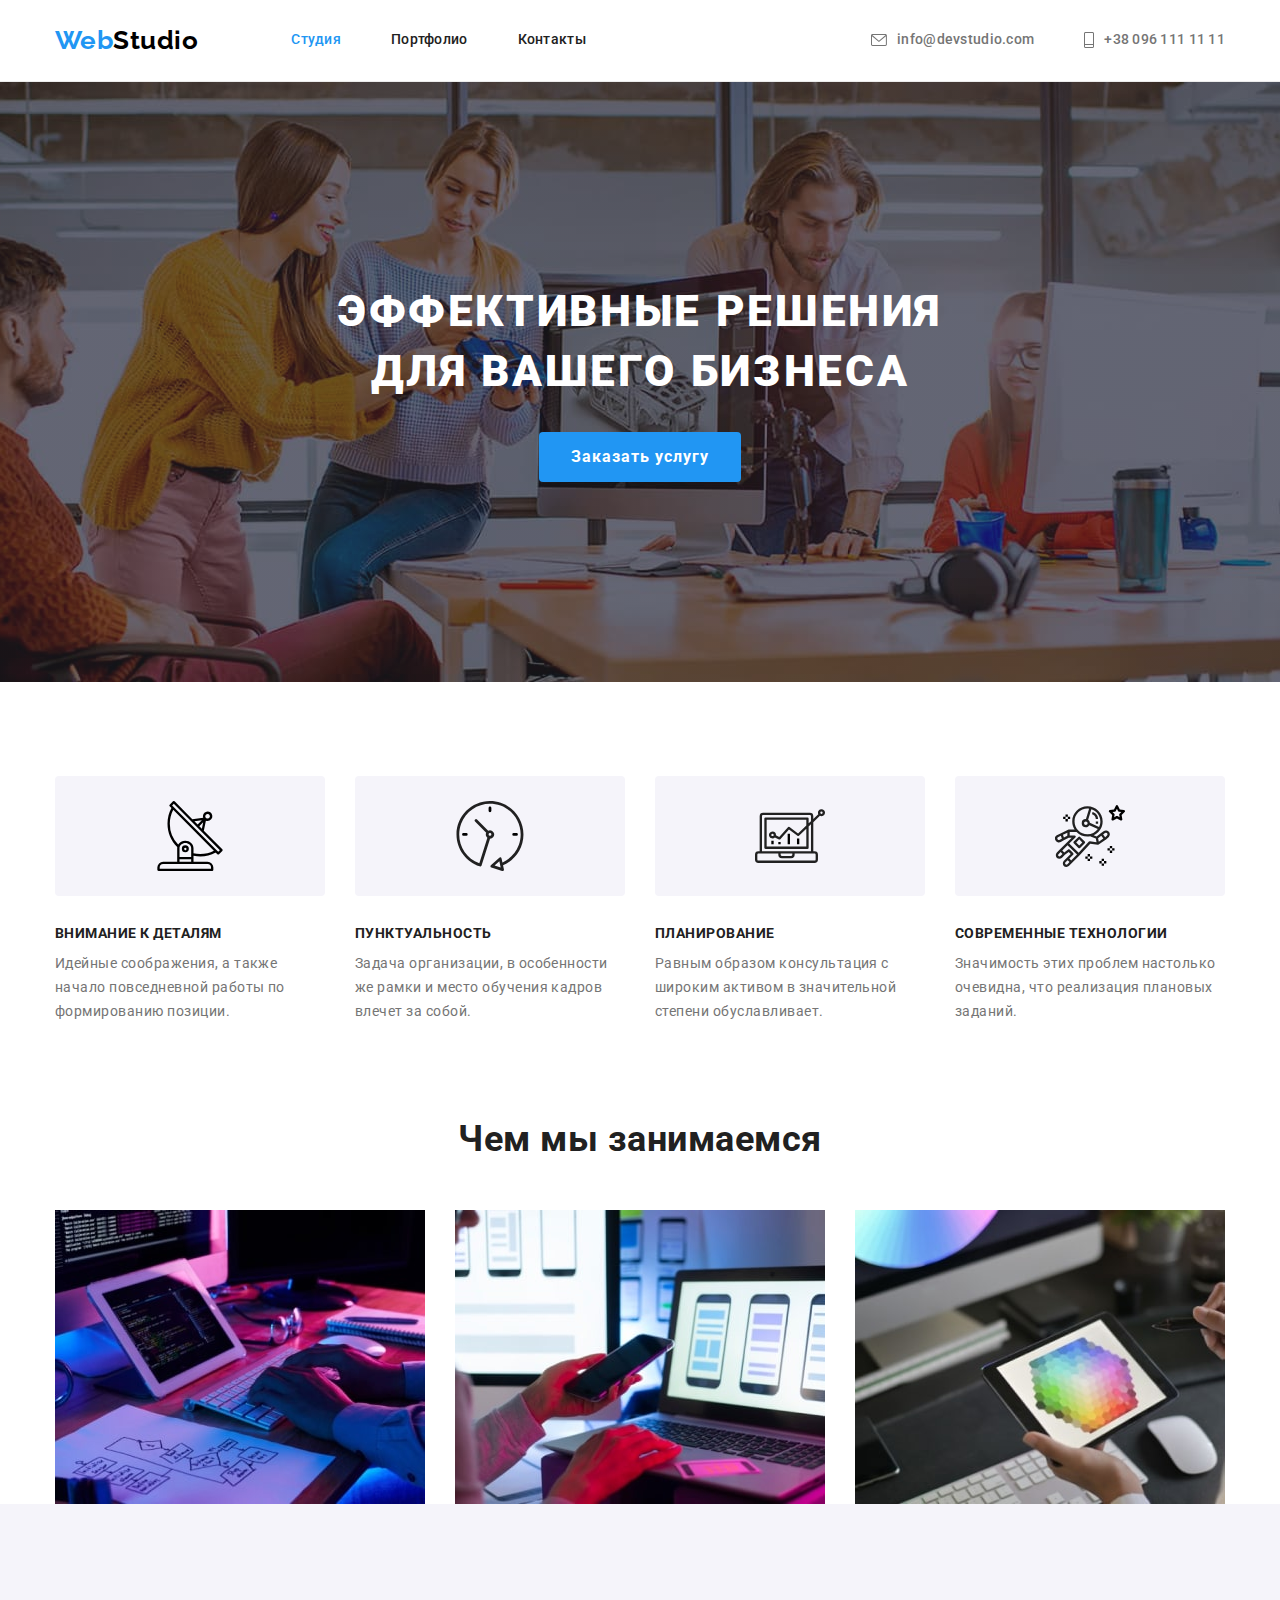
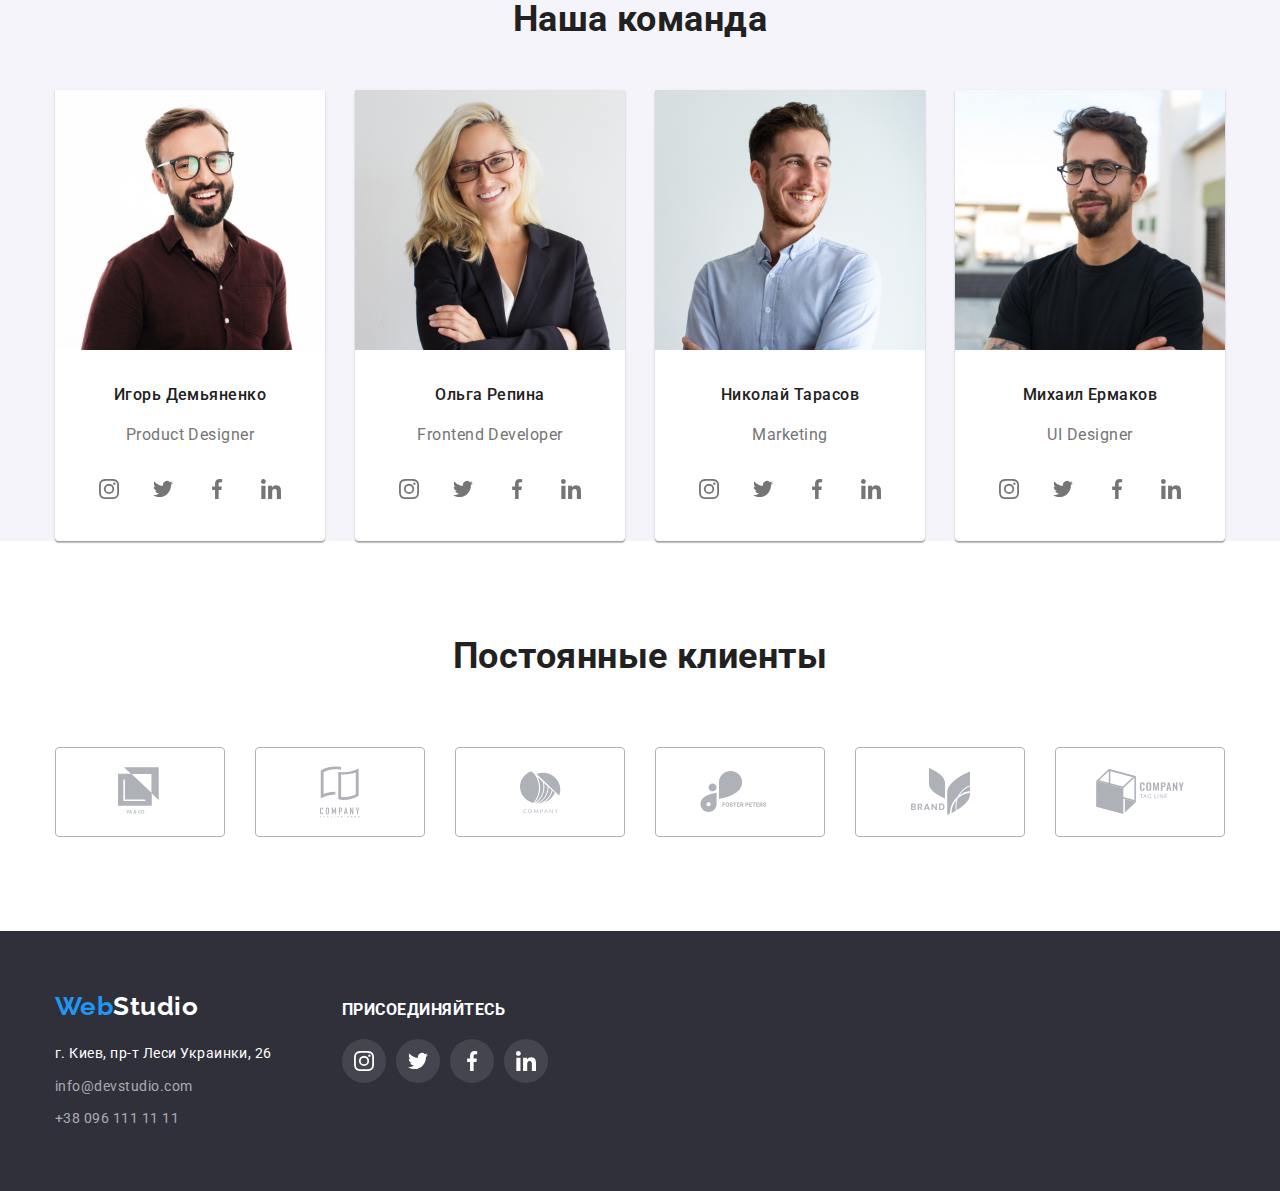
==== commit 3d479481: "sprinte the end" ====
--- a/index.html
+++ b/index.html
@@ -247,34 +247,46 @@
                 </h2>
                 <ul class="main-customers-ul res-marg-pad">
                     <li class="item">
-                        <svg class="customers-icon" width="45" height="50">
-                            <use href="./images/svg/sprite.svg#icon-yaco"></use>
-                        </svg>
-                    </li>
-                    <li class="item">
-                        <svg class="customers-icon" width="45" height="50">
-                            <use href="./images/svg/sprite.svg#icon-company-th"></use>
-                        </svg>
-                    </li>
-                    <li class="item">
-                        <svg class="customers-icon" width="45" height="50">
-                            <use href="./images/svg/sprite.svg#icon-company"></use>
-                        </svg>
-                    </li>
-                    <li class="item">
-                        <svg class="customers-icon" width="45" height="50">
-                            <use href="./images/svg/sprite.svg#icon-foster"></use>
-                        </svg>
-                    </li>
-                    <li class="item">
-                        <svg class="customers-icon" width="45" height="50">
-                            <use href="./images/svg/sprite.svg#icon-brend"></use>
-                        </svg>
-                    </li>
-                    <li class="item">
-                        <svg class="customers-icon" width="45" height="50">
-                            <use href="./images/svg/sprite.svg#icon-company-tl"></use>
-                        </svg>
+                        <a href="#" class="link">
+                            <svg class="customers-icon" width="45" height="50">
+                                <use href="./images/svg/sprite.svg#icon-yaco"></use>
+                            </svg>
+                        </a>
+                    </li>
+                    <li class="item">
+                        <a href="#" class="link">
+                            <svg class="customers-icon" width="40" height="52">
+                                <use href="./images/svg/sprite.svg#icon-company-th"></use>
+                            </svg>
+                        </a>
+                    </li>
+                    <li class="item">
+                        <a href="#" class="link">
+                            <svg class="customers-icon" width="41" height="42.6">
+                                <use href="./images/svg/sprite.svg#icon-company"></use>
+                            </svg>
+                        </a>
+                    </li>
+                    <li class="item">
+                        <a href="#" class="link">
+                            <svg class="customers-icon" width="79.7" height="42">
+                                <use href="./images/svg/sprite.svg#icon-foster"></use>
+                            </svg>
+                        </a>
+                    </li>
+                    <li class="item">
+                        <a href="#" class="link">
+                            <svg class="customers-icon" width="59" height="47">
+                                <use href="./images/svg/sprite.svg#icon-brend"></use>
+                            </svg>
+                        </a>
+                    </li>
+                    <li class="item">
+                        <a href="#" class="link">
+                            <svg class="customers-icon" width="88.5" height="45.5">
+                                <use href="./images/svg/sprite.svg#icon-company-tl"></use>
+                            </svg>
+                        </a>
                     </li>
                 </ul>
             </div>
@@ -282,14 +294,41 @@
     </main>
     <footer class="footer">
         <div class="container">
-            <a href="./index.html" class="logo">
-                Web<span class="logo-studio">Studio</span>
-            </a>
-            <address class="footer-address">
-                <a href="#" class="footer-address-geo">г. Киев, пр-т Леси Украинки, 26</a>
-                <a href="mailto:info@devstudio.com" class="footer-address-mail">info@devstudio.com</a>
-                <a href="tel:+380961111111" class="footer-address-tel">+38 096 111 11 11</a>
-            </address>
+            <div class="frame-address">
+                <a href="./index.html" class="logo">
+                    Web<span class="logo-studio">Studio</span>
+                </a>
+                <address class="footer-address">
+                    <a href="#" class="footer-address-geo">г. Киев, пр-т Леси Украинки, 26</a>
+                    <a href="mailto:info@devstudio.com" class="footer-address-mail">info@devstudio.com</a>
+                    <a href="tel:+380961111111" class="footer-address-tel">+38 096 111 11 11</a>
+                </address>
+            </div>
+            <div class="footer-network">
+                <h2 class=" res-marg-pad">присоединяйтесь</h2>
+                <div class="social-networks">
+                    <a href="https://www.instagram.com/" class="link">
+                        <svg class="icon-networks" width="20" height="20">
+                            <use href="./images/svg/sprite.svg#icon-instagram"></use>
+                        </svg>
+                    </a>
+                    <a href="https://twitter.com/" class="link">
+                        <svg class="icon-networks" width="20" height="20">
+                            <use href="./images/svg/sprite.svg#icon-twitter"></use>
+                        </svg>
+                    </a>
+                    <a href="https://uk-ua.facebook.com/" class="link">
+                        <svg class="icon-networks" width="20" height="20">
+                            <use href="./images/svg/sprite.svg#icon-facebook"></use>
+                        </svg>
+                    </a>
+                    <a href="https://www.linkedin.com/" class="link">
+                        <svg class="icon-networks" width="20" height="20">
+                            <use href="./images/svg/sprite.svg#icon-linkedin"></use>
+                        </svg>
+                    </a>
+                </div>
+            </div>
         </div>
     </footer>
 
--- a/css/style.css
+++ b/css/style.css
@@ -5,6 +5,7 @@
   --black-text: rgba(33, 33, 33, 1);
   --gray-text: rgba(117, 117, 117, 1);
   --gray-op06-text: rgba(255, 255, 255, 0.6);
+  --gray-op01-bgicon: rgba(255, 255, 255, 0.1);
   --bgr-hero-footer: rgba(47, 48, 58, 1);
   --bgr-wgray: rgba(245, 244, 250, 1);
   --gray-border: rgba(238, 238, 238, 1);
@@ -110,7 +111,6 @@
   align-items: center;
   color: var(--gray-text);
 }
-
 
 .header-nav-static {
   color: var(--black-text);
@@ -234,7 +234,7 @@
 }
 
 /*icon accomplishments*/
-.frame-icon{
+.frame-icon {
   display: flex;
   justify-content: center;
   background-color: var(--bgr-wgray);
@@ -308,7 +308,7 @@
   margin-right: var(--set-gap);
 }
 
-.social-networks .link{
+.social-networks .link {
   background-color: var(--white-text);
   color: var(--gray-text);
   padding: 12px;
@@ -316,7 +316,7 @@
 }
 
 /*icon networks*/
-.main-team .social-networks {
+.social-networks {
   height: 44px;
 
   margin: 16px 32px 30px 32px;
@@ -324,14 +324,14 @@
   display: flex;
 }
 
-.social-networks .link{
+.social-networks .link {
   background-color: var(--white-text);
   color: var(--gray-text);
   padding: 12px;
   border-radius: 50%;
 }
 
-.icon-networks{
+.icon-networks {
   fill: currentColor;
 }
 
@@ -346,33 +346,35 @@
 }
 
 /*customers*/
-.main-customers-ul{
-  margin-top: 50px;
+.main-customers-ul {
+  padding-top: 70px;
   display: flex;
   margin-right: calc(-1 * var(--set-gap));
-  margin-top: calc(-1 * var(--set-gap));
-}
-
-.main-customers-ul .item{
+}
+
+.main-customers-ul .item {
   border: 1px solid var(--bord-customers);
   border-radius: 4px;
   flex-basis: calc(100% / 6 - var(--set-gap));
   margin-right: var(--set-gap);
-  margin-top: var(--set-gap);
-}
-
-/*.main-portfolio-project {
-  display: flex;
-  flex-wrap: wrap;
-  margin-right: calc(-1 * var(--set-gap));
-  margin-top: calc(-1 * var(--set-gap));
-}
-
-.main-portfolio-project > .item {
-  flex-basis: calc(100% / 3 - var(--set-gap));
-  margin-right: var(--set-gap);
-  margin-top: var(--set-gap);
-}*/
+}
+
+.main-customers-ul .link {
+  display: flex;
+  justify-content: center;
+  align-items: center;
+
+  min-height: 88px;
+  color: var(--bord-customers);
+}
+
+.customers-icon {
+  fill: currentColor;
+}
+
+.main-customers-ul .link:hover {
+  color: var(--blue-text);
+}
 
 /*Footer*/
 
@@ -401,6 +403,7 @@
 .footer .container {
   padding-top: 60px;
   padding-bottom: 60px;
+  display: flex;
 }
 
 .footer-address {
@@ -409,6 +412,32 @@
 
 .footer-address a:not(:first-child) {
   margin-top: 9px;
+}
+
+.frame-address {
+  margin-right: 70px;
+}
+
+/*footer network*/
+.footer-network {
+  padding-top: 10px;
+}
+
+.footer-network h2 {
+  font-size: 16px;
+  line-height: 1.14;
+  color: var(--white-text);
+  text-transform: uppercase;
+}
+
+.footer-network .social-networks {
+  margin: 0;
+  padding-top: 20px;
+}
+
+.footer-network .link {
+  background-color: var(--gray-op01-bgicon);
+  color: var(--white-text);
 }
 
 /*Портфолио*/
@@ -452,9 +481,6 @@
 }
 
 /*project*/
-.main-portfolio-project .link {
-  text-decoration: none;
-}
 
 .main-portfolio-project .name {
   font-weight: 700;
@@ -493,15 +519,15 @@
 }
 
 .main-portfolio-project .frame {
+  text-decoration: none;
   border-left: 1px solid var(--gray-border);
   border-right: 1px solid var(--gray-border);
   border-bottom: 1px solid var(--gray-border);
   padding: 20px 24px;
+
+  display: block;
 }
 
 .main-portfolio-project .project {
   margin-top: 4px;
 }
-
-
-
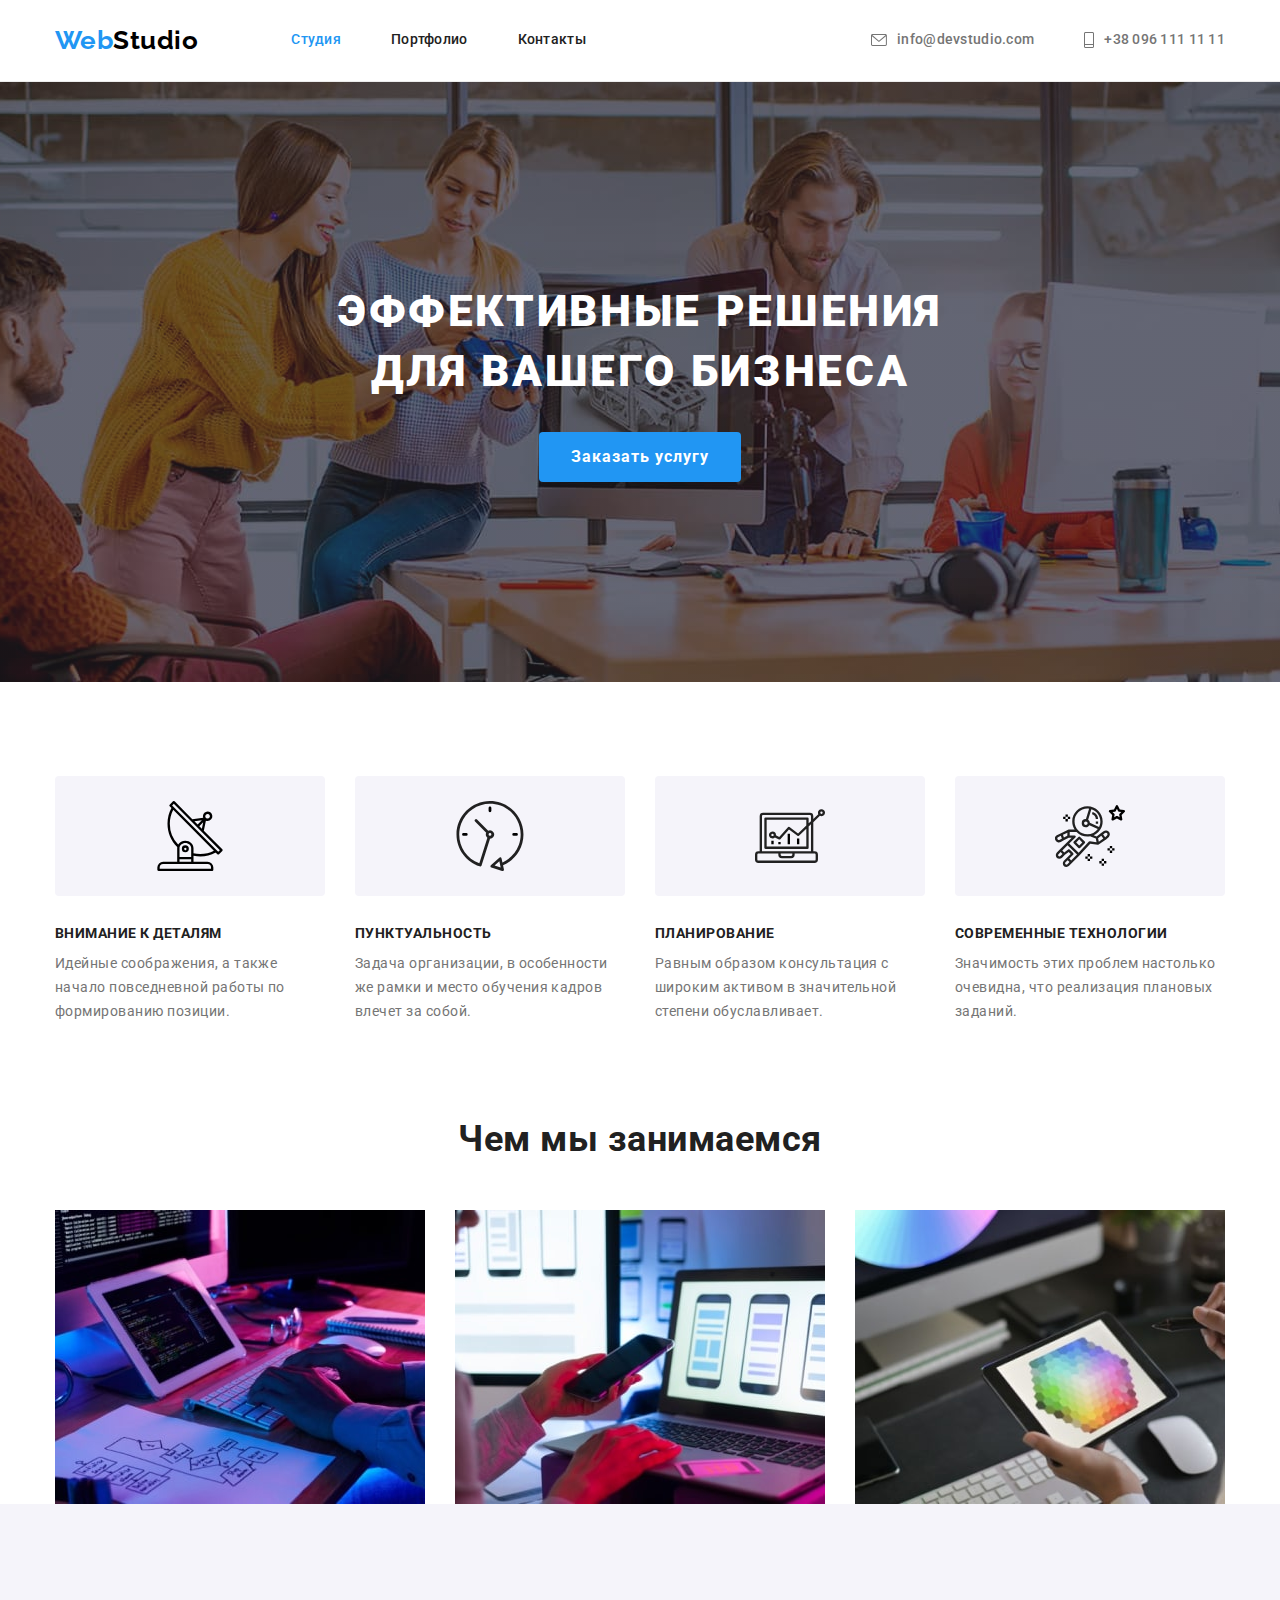
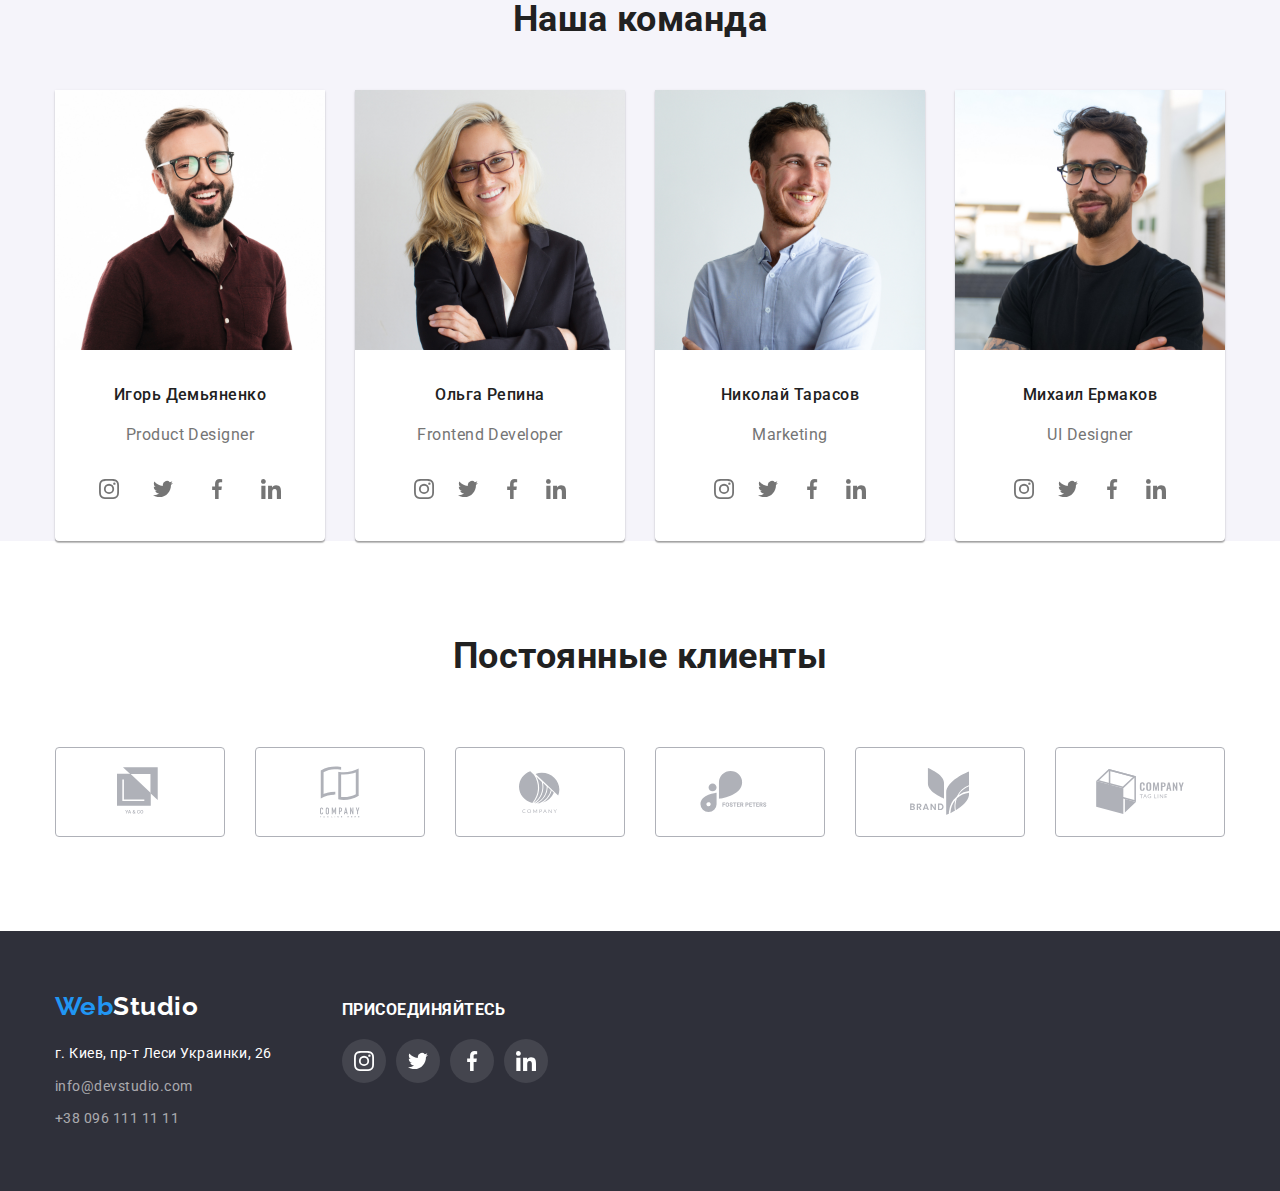
==== commit b2282574: "sprite customers" ====
--- a/index.html
+++ b/index.html
@@ -39,7 +39,7 @@
                     
                     <a class="header-cont-static header-hover hover" href="mailto:info@devstudio.com">
                         <svg class="icon" width="16" height="12">
-                            <use href="./images/svg/sprite.svg#icon-mail"></use>
+                            <use href="./images/sprite.svg#icon-mail"></use>
                         </svg>
                         info@devstudio.com
                     </a>
@@ -48,7 +48,7 @@
                     
                     <a class="header-cont-static header-hover hover" href="tel:+380961111111">
                         <svg class="icon" width="10" height="16">
-                            <use href="./images/svg/sprite.svg#icon-tel"></use>
+                            <use href="./images/sprite.svg#icon-tel"></use>
                         </svg>
                         +38 096 111 11 11</a>
                 </li>
@@ -69,7 +69,7 @@
                     <li class="item antenna">
                         <div class="frame-icon">
                             <svg class="accomplishments-icon" width="70" height="70">
-                                <use href="./images/svg/sprite.svg#icon-antenna"></use>
+                                <use href="./images/sprite.svg#icon-antenna"></use>
                             </svg>
                         </div>
                         <h3 class="name res-marg-pad">Внимание к деталям</h3>
@@ -78,7 +78,7 @@
                     <li class="item clock">
                         <div class="frame-icon">
                             <svg class="accomplishments-icon" width="70" height="70">
-                                <use href="./images/svg/sprite.svg#icon-clock"></use>
+                                <use href="./images/sprite.svg#icon-clock"></use>
                             </svg>
                         </div>
                         <h3 class="name res-marg-pad">Пунктуальность</h3>
@@ -87,7 +87,7 @@
                     <li class="item diagram">
                         <div class="frame-icon">
                             <svg class="accomplishments-icon" width="70" height="70">
-                                <use href="./images/svg/sprite.svg#icon-diagram"></use>
+                                <use href="./images/sprite.svg#icon-diagram"></use>
                             </svg>
                         </div>
                         <h3 class="name res-marg-pad">Планирование</h3>
@@ -96,7 +96,7 @@
                     <li class="item astronaut">
                         <div class="frame-icon">
                             <svg class="accomplishments-icon" width="70" height="70">
-                                <use href="./images/svg/sprite.svg#icon-astronaut"></use>
+                                <use href="./images/sprite.svg#icon-astronaut"></use>
                             </svg>
                         </div>
                         <h3 class="name res-marg-pad">Современные технологии</h3>
@@ -133,109 +133,141 @@
                         <img src="./images/igor.jpg" alt="Фото Игорь Демьяненко" width="270" class="img">
                         <h3 class="name res-marg-pad">Игорь Демьяненко</h3>
                         <p class="specialty res-marg-pad">Product Designer</p>
-                        <div class="social-networks">
-                            <a href="https://www.instagram.com/" class="link">
-                                <svg class="icon-networks" width="20" height="20">
-                                    <use href="./images/svg/sprite.svg#icon-instagram"></use>
-                                </svg>
-                            </a>
-                            <a href="https://twitter.com/" class="link">
-                                <svg class="icon-networks" width="20" height="20">
-                                    <use href="./images/svg/sprite.svg#icon-twitter"></use>
-                                </svg>
-                            </a>
-                            <a href="https://uk-ua.facebook.com/" class="link">
-                                <svg class="icon-networks" width="20" height="20">
-                                    <use href="./images/svg/sprite.svg#icon-facebook"></use>
-                                </svg>
-                            </a>
-                            <a href="https://www.linkedin.com/" class="link">
-                                <svg class="icon-networks" width="20" height="20">
-                                    <use href="./images/svg/sprite.svg#icon-linkedin"></use>
-                                </svg>
-                            </a>
-                        </div>
+                        <ul class="social-networks res-marg-pad">
+                            <li class="item">
+                                <a href="https://www.instagram.com/" class="link">
+                                    <svg class="icon-networks" width="20" height="20">
+                                        <use href="./images/sprite.svg#icon-instagram"></use>
+                                    </svg>
+                                </a>
+                            </li>
+                            <li class="item">
+                                <a href="https://twitter.com/" class="link">
+                                    <svg class="icon-networks" width="20" height="20">
+                                        <use href="./images/sprite.svg#icon-twitter"></use>
+                                    </svg>
+                                </a>
+                            </li>
+                            <li class="item">
+                                <a href="https://uk-ua.facebook.com/" class="link">
+                                    <svg class="icon-networks" width="20" height="20">
+                                        <use href="./images/sprite.svg#icon-facebook"></use>
+                                    </svg>
+                                </a>
+                            </li>
+                            <li class="item">
+                                <a href="https://www.linkedin.com/" class="link">
+                                    <svg class="icon-networks" width="20" height="20">
+                                        <use href="./images/sprite.svg#icon-linkedin"></use>
+                                    </svg>
+                                </a>
+                            </li>
+                        </ul>
                     </li>
                     <li class="item">
                         <img src="./images/olga.jpg" alt="Фото Ольга Репина" width="270" class="img">
                         <h3 class="name res-marg-pad">Ольга Репина</h3>
                         <p class="specialty res-marg-pad">Frontend Developer</p>
-                        <div class="social-networks">
-                            <a href="https://www.instagram.com/" class="link">
-                                <svg class="icon-networks" width="20" height="20">
-                                    <use href="./images/svg/sprite.svg#icon-instagram"></use>
-                                </svg>
-                            </a>
-                            <a href="https://twitter.com/" class="link">
-                                <svg class="icon-networks" width="20" height="20">
-                                    <use href="./images/svg/sprite.svg#icon-twitter"></use>
-                                </svg>
-                            </a>
-                            <a href="https://uk-ua.facebook.com/" class="link">
-                                <svg class="icon-networks" width="20" height="20">
-                                    <use href="./images/svg/sprite.svg#icon-facebook"></use>
-                                </svg>
-                            </a>
-                            <a href="https://www.linkedin.com/" class="link">
-                                <svg class="icon-networks" width="20" height="20">
-                                    <use href="./images/svg/sprite.svg#icon-linkedin"></use>
-                                </svg>
-                            </a>
-                        </div>
+                        <ul class="social-networks res-marg-pad">
+                            <li>
+                                <a href="https://www.instagram.com/" class="link">
+                                    <svg class="icon-networks" width="20" height="20">
+                                        <use href="./images/sprite.svg#icon-instagram"></use>
+                                    </svg>
+                                </a>
+                            </li>
+                            <li>
+                                <a href="https://twitter.com/" class="link">
+                                    <svg class="icon-networks" width="20" height="20">
+                                        <use href="./images/sprite.svg#icon-twitter"></use>
+                                    </svg>
+                                </a>
+                            </li>
+                            <li>
+                                <a href="https://uk-ua.facebook.com/" class="link">
+                                    <svg class="icon-networks" width="20" height="20">
+                                        <use href="./images/sprite.svg#icon-facebook"></use>
+                                    </svg>
+                                </a>
+                            </li>
+                            <li>
+                                <a href="https://www.linkedin.com/" class="link">
+                                    <svg class="icon-networks" width="20" height="20">
+                                        <use href="./images/sprite.svg#icon-linkedin"></use>
+                                    </svg>
+                                </a>
+                            </li>
+                        </ul>
                     </li>
                     <li class="item">
                         <img src="./images/nikolay.jpg" alt="Фото Николай Тарасов" width="270" class="img">
                         <h3 class="name res-marg-pad">Николай Тарасов</h3>
                         <p class="specialty res-marg-pad">Marketing</p>
-                        <div class="social-networks">
-                            <a href="https://www.instagram.com/" class="link">
-                                <svg class="icon-networks" width="20" height="20">
-                                    <use href="./images/svg/sprite.svg#icon-instagram"></use>
-                                </svg>
-                            </a>
-                            <a href="https://twitter.com/" class="link">
-                                <svg class="icon-networks" width="20" height="20">
-                                    <use href="./images/svg/sprite.svg#icon-twitter"></use>
-                                </svg>
-                            </a>
-                            <a href="https://uk-ua.facebook.com/" class="link">
-                                <svg class="icon-networks" width="20" height="20">
-                                    <use href="./images/svg/sprite.svg#icon-facebook"></use>
-                                </svg>
-                            </a>
-                            <a href="https://www.linkedin.com/" class="link">
-                                <svg class="icon-networks" width="20" height="20">
-                                    <use href="./images/svg/sprite.svg#icon-linkedin"></use>
-                                </svg>
-                            </a>
-                        </div>
+                        <ul class="social-networks res-marg-pad">
+                            <li>
+                                <a href="https://www.instagram.com/" class="link">
+                                    <svg class="icon-networks" width="20" height="20">
+                                        <use href="./images/sprite.svg#icon-instagram"></use>
+                                    </svg>
+                                </a>
+                            </li>
+                            <li>
+                                <a href="https://twitter.com/" class="link">
+                                    <svg class="icon-networks" width="20" height="20">
+                                        <use href="./images/sprite.svg#icon-twitter"></use>
+                                    </svg>
+                                </a>
+                            </li>
+                            <li>
+                                <a href="https://uk-ua.facebook.com/" class="link">
+                                    <svg class="icon-networks" width="20" height="20">
+                                        <use href="./images/sprite.svg#icon-facebook"></use>
+                                    </svg>
+                                </a>
+                            </li>
+                            <li>
+                                <a href="https://www.linkedin.com/" class="link">
+                                    <svg class="icon-networks" width="20" height="20">
+                                        <use href="./images/sprite.svg#icon-linkedin"></use>
+                                    </svg>
+                                </a>
+                            </li>
+                        </ul>
                     </li>
                     <li class="item">
                         <img src="./images/mihail.jpg" alt="Фото Михаил Ермаков" width="270" class="img">
                         <h3 class="name res-marg-pad">Михаил Ермаков</h3>
                         <p class="specialty res-marg-pad">UI Designer</p>
-                        <div class="social-networks">
-                            <a href="https://www.instagram.com/" class="link">
-                                <svg class="icon-networks" width="20" height="20">
-                                    <use href="./images/svg/sprite.svg#icon-instagram"></use>
-                                </svg>
-                            </a>
-                            <a href="https://twitter.com/" class="link">
-                                <svg class="icon-networks" width="20" height="20">
-                                    <use href="./images/svg/sprite.svg#icon-twitter"></use>
-                                </svg>
-                            </a>
-                            <a href="https://uk-ua.facebook.com/" class="link">
-                                <svg class="icon-networks" width="20" height="20">
-                                    <use href="./images/svg/sprite.svg#icon-facebook"></use>
-                                </svg>
-                            </a>
-                            <a href="https://www.linkedin.com/" class="link">
-                                <svg class="icon-networks" width="20" height="20">
-                                    <use href="./images/svg/sprite.svg#icon-linkedin"></use>
-                                </svg>
-                            </a>
-                        </div>
+                        <ul class="social-networks res-marg-pad">
+                            <li>
+                                <a href="https://www.instagram.com/" class="link">
+                                    <svg class="icon-networks" width="20" height="20">
+                                        <use href="./images/sprite.svg#icon-instagram"></use>
+                                    </svg>
+                                </a>
+                            </li>
+                            <li>
+                                <a href="https://twitter.com/" class="link">
+                                    <svg class="icon-networks" width="20" height="20">
+                                        <use href="./images/sprite.svg#icon-twitter"></use>
+                                    </svg>
+                                </a>
+                            </li>
+                            <li>
+                                <a href="https://uk-ua.facebook.com/" class="link">
+                                    <svg class="icon-networks" width="20" height="20">
+                                        <use href="./images/sprite.svg#icon-facebook"></use>
+                                    </svg>
+                                </a>
+                            </li>
+                            <li>
+                                <a href="https://www.linkedin.com/" class="link">
+                                    <svg class="icon-networks" width="20" height="20">
+                                        <use href="./images/sprite.svg#icon-linkedin"></use>
+                                    </svg>
+                                </a>
+                            </li>
+                        </ul>
                     </li>
                 </ul>
             </div>
@@ -249,42 +281,42 @@
                     <li class="item">
                         <a href="#" class="link">
                             <svg class="customers-icon" width="45" height="50">
-                                <use href="./images/svg/sprite.svg#icon-yaco"></use>
+                                <use href="./images/sprite.svg#icon-yaco"></use>
                             </svg>
                         </a>
                     </li>
                     <li class="item">
                         <a href="#" class="link">
                             <svg class="customers-icon" width="40" height="52">
-                                <use href="./images/svg/sprite.svg#icon-company-th"></use>
+                                <use href="./images/sprite.svg#icon-company-th"></use>
                             </svg>
                         </a>
                     </li>
                     <li class="item">
                         <a href="#" class="link">
                             <svg class="customers-icon" width="41" height="42.6">
-                                <use href="./images/svg/sprite.svg#icon-company"></use>
+                                <use href="./images/sprite.svg#icon-company"></use>
                             </svg>
                         </a>
                     </li>
                     <li class="item">
                         <a href="#" class="link">
                             <svg class="customers-icon" width="79.7" height="42">
-                                <use href="./images/svg/sprite.svg#icon-foster"></use>
+                                <use href="./images/sprite.svg#icon-foster"></use>
                             </svg>
                         </a>
                     </li>
                     <li class="item">
                         <a href="#" class="link">
                             <svg class="customers-icon" width="59" height="47">
-                                <use href="./images/svg/sprite.svg#icon-brend"></use>
+                                <use href="./images/sprite.svg#icon-brend"></use>
                             </svg>
                         </a>
                     </li>
                     <li class="item">
                         <a href="#" class="link">
                             <svg class="customers-icon" width="88.5" height="45.5">
-                                <use href="./images/svg/sprite.svg#icon-company-tl"></use>
+                                <use href="./images/sprite.svg#icon-company-tl"></use>
                             </svg>
                         </a>
                     </li>
@@ -306,28 +338,36 @@
             </div>
             <div class="footer-network">
                 <h2 class=" res-marg-pad">присоединяйтесь</h2>
-                <div class="social-networks">
-                    <a href="https://www.instagram.com/" class="link">
-                        <svg class="icon-networks" width="20" height="20">
-                            <use href="./images/svg/sprite.svg#icon-instagram"></use>
-                        </svg>
-                    </a>
-                    <a href="https://twitter.com/" class="link">
-                        <svg class="icon-networks" width="20" height="20">
-                            <use href="./images/svg/sprite.svg#icon-twitter"></use>
-                        </svg>
-                    </a>
-                    <a href="https://uk-ua.facebook.com/" class="link">
-                        <svg class="icon-networks" width="20" height="20">
-                            <use href="./images/svg/sprite.svg#icon-facebook"></use>
-                        </svg>
-                    </a>
-                    <a href="https://www.linkedin.com/" class="link">
-                        <svg class="icon-networks" width="20" height="20">
-                            <use href="./images/svg/sprite.svg#icon-linkedin"></use>
-                        </svg>
-                    </a>
-                </div>
+                <ul class="social-networks res-marg-pad">
+                    <li class="item">
+                        <a href="https://www.instagram.com/" class="link">
+                            <svg class="icon-networks" width="20" height="20">
+                                <use href="./images/sprite.svg#icon-instagram"></use>
+                            </svg>
+                        </a>
+                    </li>
+                    <li class="item">
+                        <a href="https://twitter.com/" class="link">
+                            <svg class="icon-networks" width="20" height="20">
+                                <use href="./images/sprite.svg#icon-twitter"></use>
+                            </svg>
+                        </a>
+                    </li>
+                    <li class="item">
+                        <a href="https://uk-ua.facebook.com/" class="link">
+                            <svg class="icon-networks" width="20" height="20">
+                                <use href="./images/sprite.svg#icon-facebook"></use>
+                            </svg>
+                        </a>
+                    </li>
+                    <li class="item">
+                        <a href="https://www.linkedin.com/" class="link">
+                            <svg class="icon-networks" width="20" height="20">
+                                <use href="./images/sprite.svg#icon-linkedin"></use>
+                            </svg>
+                        </a>
+                    </li>
+                </ul>
             </div>
         </div>
     </footer>
--- a/css/style.css
+++ b/css/style.css
@@ -237,9 +237,12 @@
 .frame-icon {
   display: flex;
   justify-content: center;
+  align-items: center;
+
+  min-height: 120px;
   background-color: var(--bgr-wgray);
   border-radius: 4px;
-  padding: 25px 0;
+  /*padding: 25px 0;*/
 }
 
 /*employment*/
@@ -296,7 +299,7 @@
   margin-right: calc(-1 * var(--set-gap));
 }
 
-.main-team .item {
+.main-team-ul > .item {
   background-color: var(--white-text);
 
   border-radius: 0px 0px 4px 4px;
@@ -308,34 +311,36 @@
   margin-right: var(--set-gap);
 }
 
+/*icon networks*/
+.social-networks {
+  height: 44px;
+
+  margin: 16px 32px 30px 32px;
+
+  display: flex;
+
+  justify-content: center;
+  align-items: center;
+}
+
+
 .social-networks .link {
   background-color: var(--white-text);
   color: var(--gray-text);
-  padding: 12px;
   border-radius: 50%;
-}
-
-/*icon networks*/
-.social-networks {
+  width: 44px;
   height: 44px;
 
-  margin: 16px 32px 30px 32px;
-
-  display: flex;
-}
-
-.social-networks .link {
-  background-color: var(--white-text);
-  color: var(--gray-text);
-  padding: 12px;
-  border-radius: 50%;
+  display: flex;
+  justify-content: center;
+  align-items: center;
 }
 
 .icon-networks {
   fill: currentColor;
 }
 
-.social-networks .link:not(:last-child) {
+.social-networks .item:not(:last-child) {
   margin-right: 10px;
 }
 
@@ -353,19 +358,19 @@
 }
 
 .main-customers-ul .item {
+  flex-basis: calc(100% / 6 - var(--set-gap));
+  margin-right: var(--set-gap);
+}
+
+.main-customers-ul .link {
+  display: flex;
+  justify-content: center;
+  align-items: center;
+
+  min-height: 88px;
+  color: var(--bord-customers);
   border: 1px solid var(--bord-customers);
   border-radius: 4px;
-  flex-basis: calc(100% / 6 - var(--set-gap));
-  margin-right: var(--set-gap);
-}
-
-.main-customers-ul .link {
-  display: flex;
-  justify-content: center;
-  align-items: center;
-
-  min-height: 88px;
-  color: var(--bord-customers);
 }
 
 .customers-icon {
@@ -374,6 +379,7 @@
 
 .main-customers-ul .link:hover {
   color: var(--blue-text);
+  border-color: var(--bord-customers);
 }
 
 /*Footer*/
@@ -518,7 +524,7 @@
     1px 4px 6px rgba(0, 0, 0, 0.16);
 }
 
-.main-portfolio-project .frame {
+.main-portfolio-project .link {
   text-decoration: none;
   border-left: 1px solid var(--gray-border);
   border-right: 1px solid var(--gray-border);
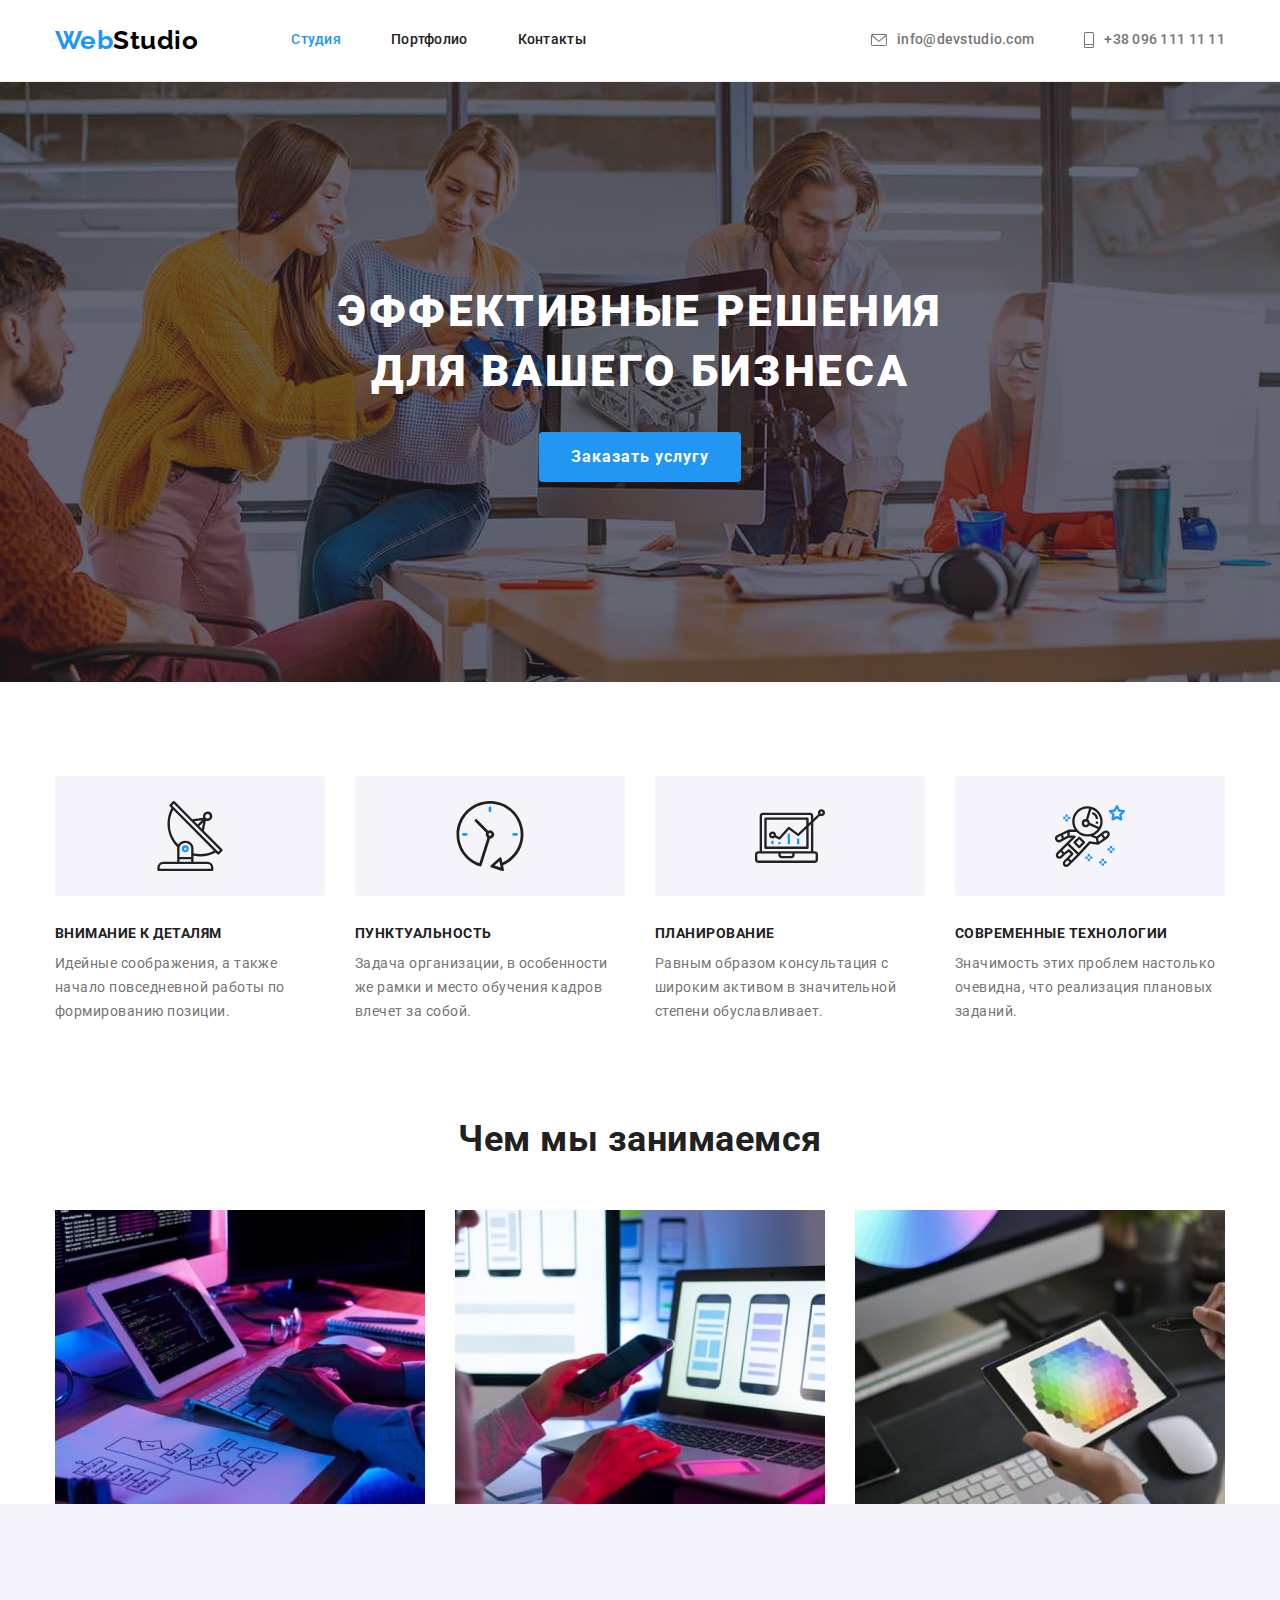
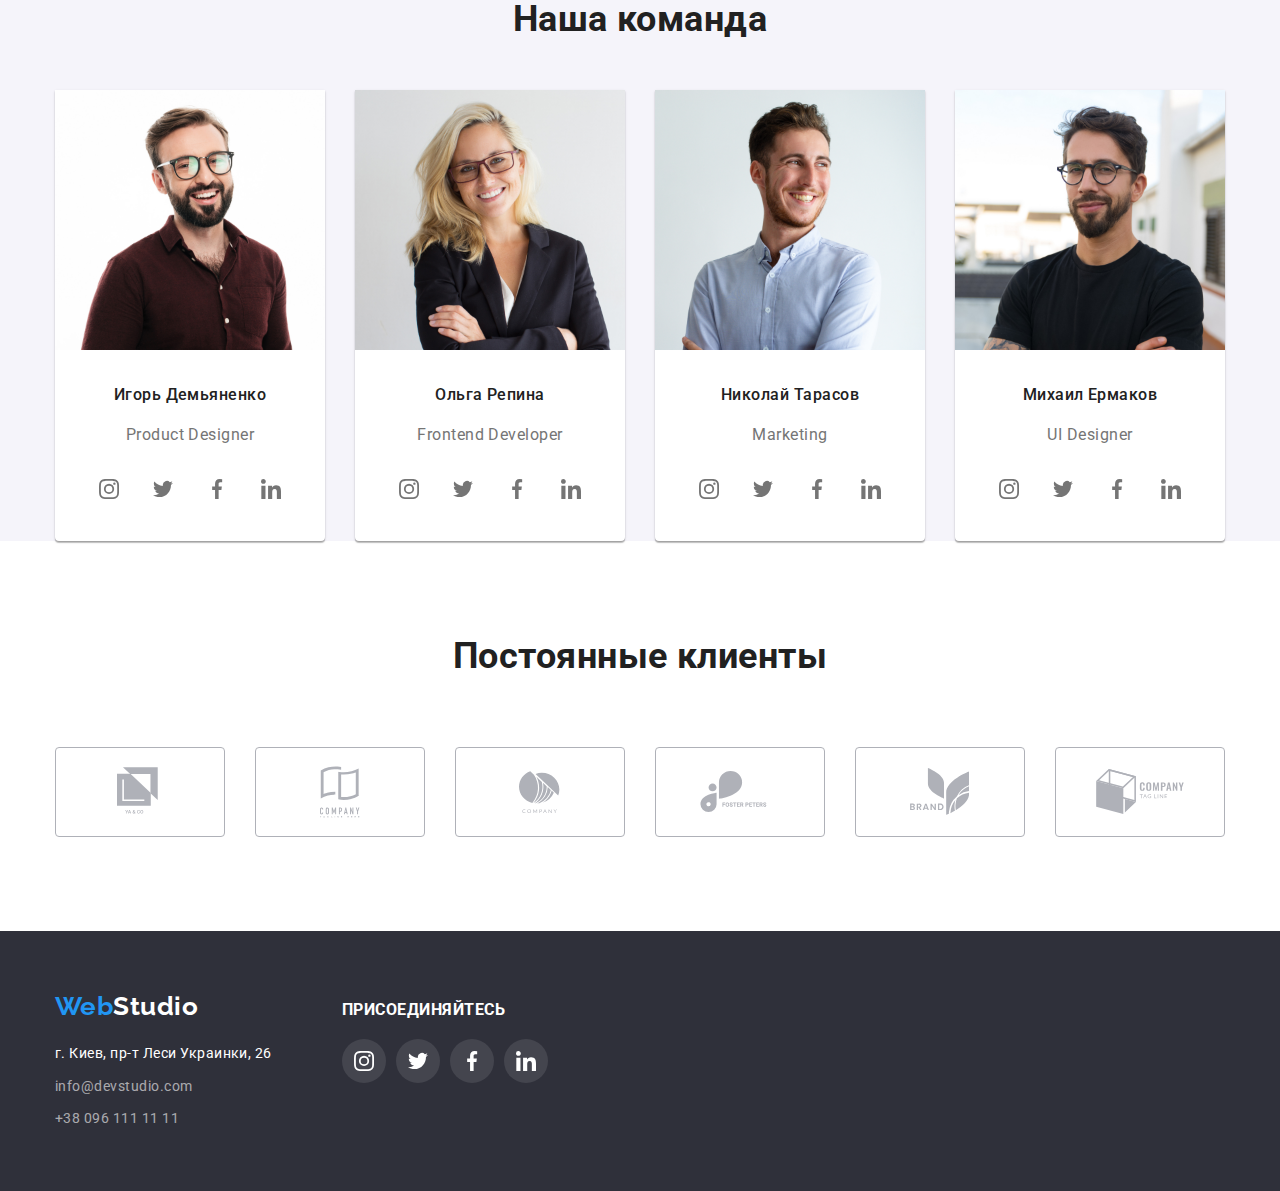
==== commit 37f9b7a5: "sprinte the end" ====
--- a/index.html
+++ b/index.html
@@ -10,7 +10,6 @@
         href="https://fonts.googleapis.com/css2?family=Raleway:wght@700&family=Roboto:wght@400;500;700;900&display=swap"
         rel="stylesheet">
     <link rel="stylesheet" href="./css/style.css">
-    <link rel="stylesheet" href="./css/test.css">
 </head>
 
 <body>
@@ -59,7 +58,7 @@
         <section class="main-hero">
             <div class="main-hero-container">
                 <h1 class="main-hero-tittle res-marg-pad">Эффективные решения для вашего бизнеса</h1>
-                <button type="button" class="main-hero-bt">Заказать услугу</button>
+                <button type="button" class="main-hero-bt bt-cursor">Заказать услугу</button>
             </div>
         </section>
         <section class="main-accomplishments">
@@ -169,28 +168,28 @@
                         <h3 class="name res-marg-pad">Ольга Репина</h3>
                         <p class="specialty res-marg-pad">Frontend Developer</p>
                         <ul class="social-networks res-marg-pad">
-                            <li>
+                            <li class="item">
                                 <a href="https://www.instagram.com/" class="link">
                                     <svg class="icon-networks" width="20" height="20">
                                         <use href="./images/sprite.svg#icon-instagram"></use>
                                     </svg>
                                 </a>
                             </li>
-                            <li>
+                            <li class="item">
                                 <a href="https://twitter.com/" class="link">
                                     <svg class="icon-networks" width="20" height="20">
                                         <use href="./images/sprite.svg#icon-twitter"></use>
                                     </svg>
                                 </a>
                             </li>
-                            <li>
+                            <li class="item">
                                 <a href="https://uk-ua.facebook.com/" class="link">
                                     <svg class="icon-networks" width="20" height="20">
                                         <use href="./images/sprite.svg#icon-facebook"></use>
                                     </svg>
                                 </a>
                             </li>
-                            <li>
+                            <li class="item">
                                 <a href="https://www.linkedin.com/" class="link">
                                     <svg class="icon-networks" width="20" height="20">
                                         <use href="./images/sprite.svg#icon-linkedin"></use>
@@ -204,28 +203,28 @@
                         <h3 class="name res-marg-pad">Николай Тарасов</h3>
                         <p class="specialty res-marg-pad">Marketing</p>
                         <ul class="social-networks res-marg-pad">
-                            <li>
+                            <li class="item">
                                 <a href="https://www.instagram.com/" class="link">
                                     <svg class="icon-networks" width="20" height="20">
                                         <use href="./images/sprite.svg#icon-instagram"></use>
                                     </svg>
                                 </a>
                             </li>
-                            <li>
+                            <li class="item">
                                 <a href="https://twitter.com/" class="link">
                                     <svg class="icon-networks" width="20" height="20">
                                         <use href="./images/sprite.svg#icon-twitter"></use>
                                     </svg>
                                 </a>
                             </li>
-                            <li>
+                            <li class="item">
                                 <a href="https://uk-ua.facebook.com/" class="link">
                                     <svg class="icon-networks" width="20" height="20">
                                         <use href="./images/sprite.svg#icon-facebook"></use>
                                     </svg>
                                 </a>
                             </li>
-                            <li>
+                            <li class="item">
                                 <a href="https://www.linkedin.com/" class="link">
                                     <svg class="icon-networks" width="20" height="20">
                                         <use href="./images/sprite.svg#icon-linkedin"></use>
@@ -239,28 +238,28 @@
                         <h3 class="name res-marg-pad">Михаил Ермаков</h3>
                         <p class="specialty res-marg-pad">UI Designer</p>
                         <ul class="social-networks res-marg-pad">
-                            <li>
+                            <li class="item">
                                 <a href="https://www.instagram.com/" class="link">
                                     <svg class="icon-networks" width="20" height="20">
                                         <use href="./images/sprite.svg#icon-instagram"></use>
                                     </svg>
                                 </a>
                             </li>
-                            <li>
+                            <li class="item">
                                 <a href="https://twitter.com/" class="link">
                                     <svg class="icon-networks" width="20" height="20">
                                         <use href="./images/sprite.svg#icon-twitter"></use>
                                     </svg>
                                 </a>
                             </li>
-                            <li>
+                            <li class="item">
                                 <a href="https://uk-ua.facebook.com/" class="link">
                                     <svg class="icon-networks" width="20" height="20">
                                         <use href="./images/sprite.svg#icon-facebook"></use>
                                     </svg>
                                 </a>
                             </li>
-                            <li>
+                            <li class="item">
                                 <a href="https://www.linkedin.com/" class="link">
                                     <svg class="icon-networks" width="20" height="20">
                                         <use href="./images/sprite.svg#icon-linkedin"></use>
@@ -332,8 +331,8 @@
                 </a>
                 <address class="footer-address">
                     <a href="#" class="footer-address-geo">г. Киев, пр-т Леси Украинки, 26</a>
-                    <a href="mailto:info@devstudio.com" class="footer-address-mail">info@devstudio.com</a>
-                    <a href="tel:+380961111111" class="footer-address-tel">+38 096 111 11 11</a>
+                    <a href="mailto:info@devstudio.com" class="footer-address-mailtel">info@devstudio.com</a>
+                    <a href="tel:+380961111111" class="footer-address-mailtel">+38 096 111 11 11</a>
                 </address>
             </div>
             <div class="footer-network">
--- a/css/style.css
+++ b/css/style.css
@@ -49,6 +49,10 @@
   height: auto;
 }
 
+.bt-cursor {
+  cursor: pointer;
+}
+
 section:not(.main-hero) {
   /*все селекторы кроме Героя*/
   padding-top: 94px;
@@ -242,7 +246,6 @@
   min-height: 120px;
   background-color: var(--bgr-wgray);
   border-radius: 4px;
-  /*padding: 25px 0;*/
 }
 
 /*employment*/
@@ -306,7 +309,6 @@
   box-shadow: 0px 1px 3px rgba(0, 0, 0, 0.12), 0px 1px 1px rgba(0, 0, 0, 0.14),
     0px 2px 1px rgba(0, 0, 0, 0.2);
 
-  /*display: inline-block;*/
   flex-basis: calc(100% / 4 - var(--set-gap));
   margin-right: var(--set-gap);
 }
@@ -318,18 +320,17 @@
   margin: 16px 32px 30px 32px;
 
   display: flex;
-
   justify-content: center;
   align-items: center;
 }
 
-
 .social-networks .link {
+  width: 44px;
+  height: 44px;
+  border-radius: 50%;
+
   background-color: var(--white-text);
   color: var(--gray-text);
-  border-radius: 50%;
-  width: 44px;
-  height: 44px;
 
   display: flex;
   justify-content: center;
@@ -353,6 +354,7 @@
 /*customers*/
 .main-customers-ul {
   padding-top: 70px;
+
   display: flex;
   margin-right: calc(-1 * var(--set-gap));
 }
@@ -363,14 +365,15 @@
 }
 
 .main-customers-ul .link {
+  min-height: 88px;
+  border-radius: 4px;
+
+  color: var(--bord-customers);
+  border: 1px solid var(--bord-customers);
+
   display: flex;
   justify-content: center;
   align-items: center;
-
-  min-height: 88px;
-  color: var(--bord-customers);
-  border: 1px solid var(--bord-customers);
-  border-radius: 4px;
 }
 
 .customers-icon {
@@ -379,7 +382,7 @@
 
 .main-customers-ul .link:hover {
   color: var(--blue-text);
-  border-color: var(--bord-customers);
+  border-color: var(--blue-text);
 }
 
 /*Footer*/
@@ -391,25 +394,25 @@
 .footer-address a {
   font-size: 14px;
   line-height: 1.7;
+  text-decoration: none;
 
   display: block;
 }
 
 .footer-address-geo {
   color: var(--white-text);
-  text-decoration: none;
-}
-
-.footer-address-mail,
-.footer-address-tel {
+}
+
+.footer-address-mailtel {
   color: var(--gray-op06-text);
-  text-decoration: none;
 }
 
 .footer .container {
   padding-top: 60px;
   padding-bottom: 60px;
-  display: flex;
+
+  display: flex;
+  align-items: baseline;
 }
 
 .footer-address {
@@ -425,9 +428,6 @@
 }
 
 /*footer network*/
-.footer-network {
-  padding-top: 10px;
-}
 
 .footer-network h2 {
   font-size: 16px;
@@ -456,11 +456,11 @@
 .main-portfolio-list .bt {
   font-family: 'Roboto', sans-serif;
   border: none;
-  background-color: var(--bgr-wgray);
   font-weight: 500;
   font-size: 16px;
   line-height: 1.62;
   letter-spacing: 0.03em;
+  background-color: var(--bgr-wgray);
 
   padding: 6px 22px;
   border-radius: 4px;
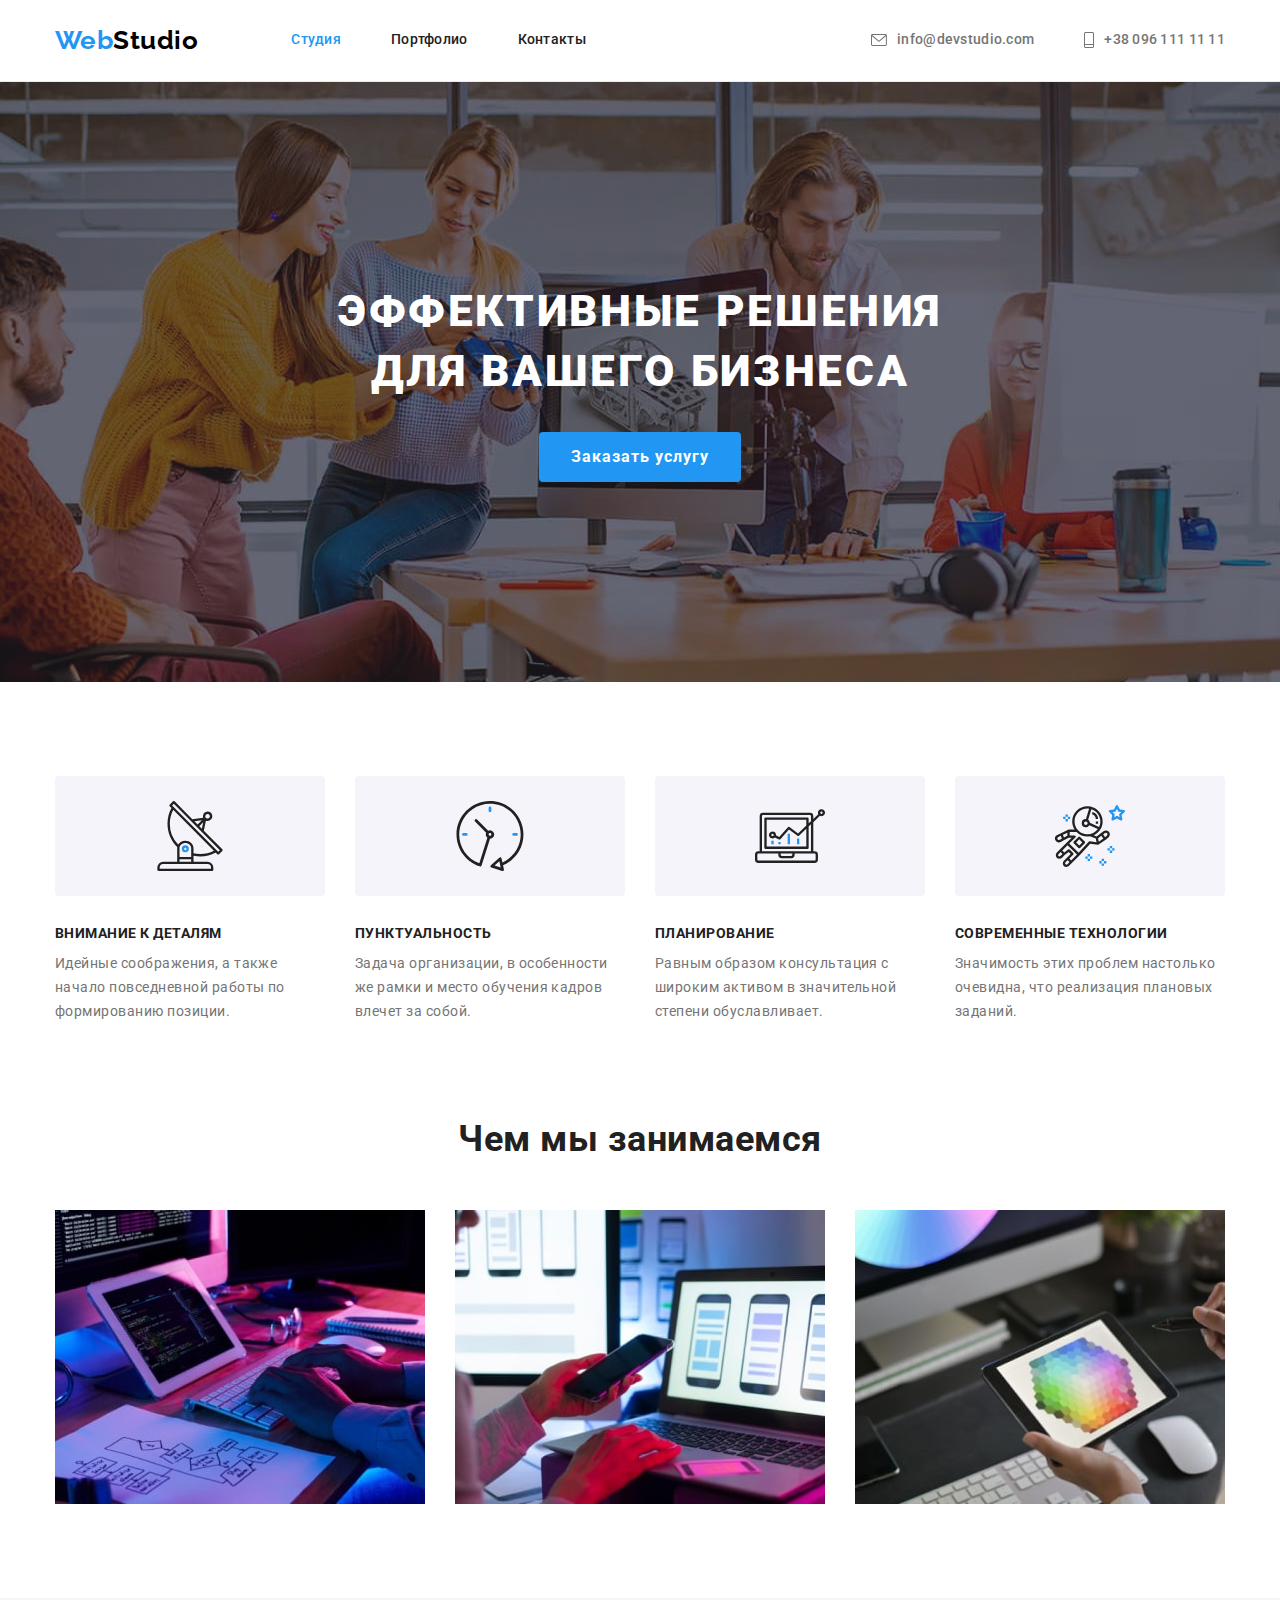
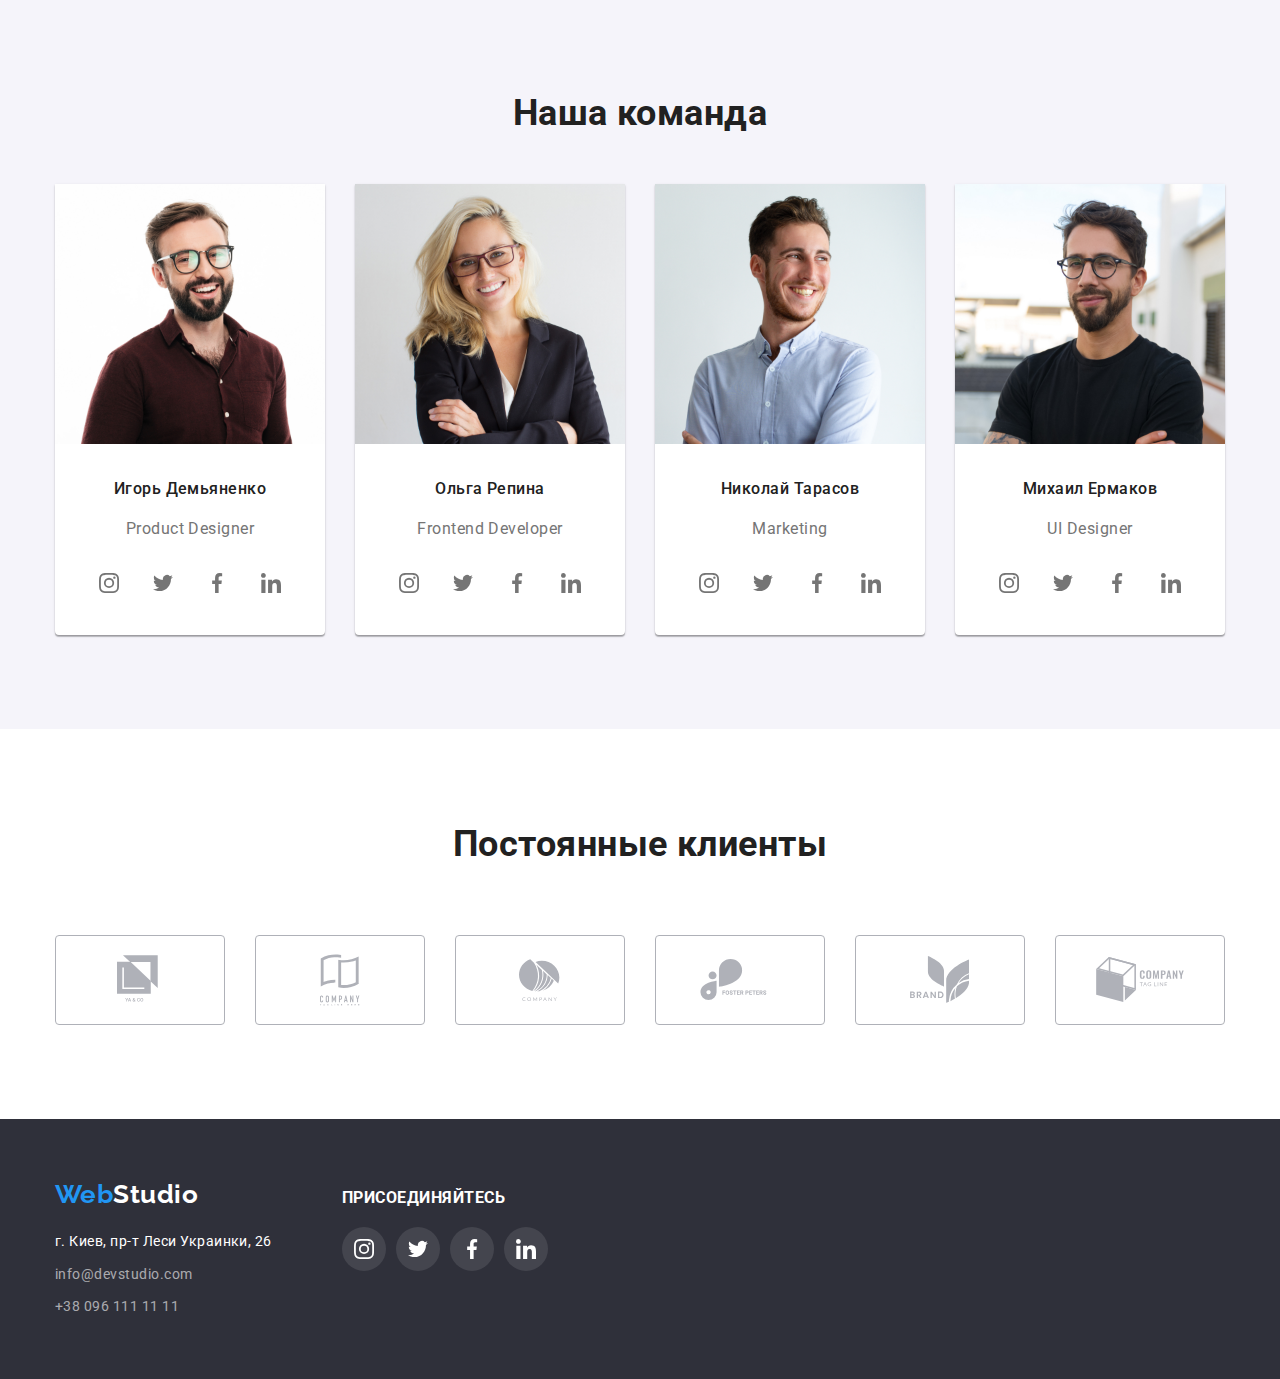
==== commit afc61d81: "svg замичание ментора" ====
--- a/index.html
+++ b/index.html
@@ -15,13 +15,11 @@
 <body>
     <header class="header">
         <div class="container">
+            <a href="./index.html" class="logo">
+                Web<span class="logo-studio">Studio</span>
+            </a>
             <nav class="hn">
                 <ul class="header-nav res-marg-pad">
-                    <li class="item">
-                        <a href="./index.html" class="logo">
-                            Web<span class="logo-studio">Studio</span>
-                        </a>
-                    </li>
                     <li class="item">
                         <a class="header-nav-static header-hover current" href="./index.html">Студия</a>
                     </li>
@@ -111,13 +109,19 @@
                 </h2>
                 <ul class="main-employment-ul res-marg-pad">
                     <li class="item">
-                        <img src="./images/code.jpg" alt="Написание кода" width="370" class="img">
-                    </li>
-                    <li class="item">
-                        <img src="./images/synchronization.jpg" alt="Синхронизация" width="370" class="img">
-                    </li>
-                    <li class="item">
-                        <img src="./images/adaptive_design.jpg" alt="Адаптивный дизайн" width="370" class="img">
+                        <div class="thumb">
+                            <img src="./images/code.jpg" alt="Написание кода" class="img">
+                        </div>
+                    </li>
+                    <li class="item">
+                        <div class="thumb">
+                            <img src="./images/synchronization.jpg" alt="Синхронизация" class="img">
+                        </div>
+                    </li>
+                    <li class="item">
+                        <div class="thumb">
+                            <img src="./images/adaptive_design.jpg" alt="Адаптивный дизайн" class="img">
+                        </div>
                     </li>
                 </ul>
             </div>
@@ -129,144 +133,152 @@
                 </h2>
                 <ul class="main-team-ul res-marg-pad">
                     <li class="item">
-                        <img src="./images/igor.jpg" alt="Фото Игорь Демьяненко" width="270" class="img">
-                        <h3 class="name res-marg-pad">Игорь Демьяненко</h3>
-                        <p class="specialty res-marg-pad">Product Designer</p>
-                        <ul class="social-networks res-marg-pad">
-                            <li class="item">
-                                <a href="https://www.instagram.com/" class="link">
-                                    <svg class="icon-networks" width="20" height="20">
-                                        <use href="./images/sprite.svg#icon-instagram"></use>
-                                    </svg>
-                                </a>
-                            </li>
-                            <li class="item">
-                                <a href="https://twitter.com/" class="link">
-                                    <svg class="icon-networks" width="20" height="20">
-                                        <use href="./images/sprite.svg#icon-twitter"></use>
-                                    </svg>
-                                </a>
-                            </li>
-                            <li class="item">
-                                <a href="https://uk-ua.facebook.com/" class="link">
-                                    <svg class="icon-networks" width="20" height="20">
-                                        <use href="./images/sprite.svg#icon-facebook"></use>
-                                    </svg>
-                                </a>
-                            </li>
-                            <li class="item">
-                                <a href="https://www.linkedin.com/" class="link">
-                                    <svg class="icon-networks" width="20" height="20">
-                                        <use href="./images/sprite.svg#icon-linkedin"></use>
-                                    </svg>
-                                </a>
-                            </li>
-                        </ul>
-                    </li>
-                    <li class="item">
-                        <img src="./images/olga.jpg" alt="Фото Ольга Репина" width="270" class="img">
-                        <h3 class="name res-marg-pad">Ольга Репина</h3>
-                        <p class="specialty res-marg-pad">Frontend Developer</p>
-                        <ul class="social-networks res-marg-pad">
-                            <li class="item">
-                                <a href="https://www.instagram.com/" class="link">
-                                    <svg class="icon-networks" width="20" height="20">
-                                        <use href="./images/sprite.svg#icon-instagram"></use>
-                                    </svg>
-                                </a>
-                            </li>
-                            <li class="item">
-                                <a href="https://twitter.com/" class="link">
-                                    <svg class="icon-networks" width="20" height="20">
-                                        <use href="./images/sprite.svg#icon-twitter"></use>
-                                    </svg>
-                                </a>
-                            </li>
-                            <li class="item">
-                                <a href="https://uk-ua.facebook.com/" class="link">
-                                    <svg class="icon-networks" width="20" height="20">
-                                        <use href="./images/sprite.svg#icon-facebook"></use>
-                                    </svg>
-                                </a>
-                            </li>
-                            <li class="item">
-                                <a href="https://www.linkedin.com/" class="link">
-                                    <svg class="icon-networks" width="20" height="20">
-                                        <use href="./images/sprite.svg#icon-linkedin"></use>
-                                    </svg>
-                                </a>
-                            </li>
-                        </ul>
-                    </li>
-                    <li class="item">
-                        <img src="./images/nikolay.jpg" alt="Фото Николай Тарасов" width="270" class="img">
-                        <h3 class="name res-marg-pad">Николай Тарасов</h3>
-                        <p class="specialty res-marg-pad">Marketing</p>
-                        <ul class="social-networks res-marg-pad">
-                            <li class="item">
-                                <a href="https://www.instagram.com/" class="link">
-                                    <svg class="icon-networks" width="20" height="20">
-                                        <use href="./images/sprite.svg#icon-instagram"></use>
-                                    </svg>
-                                </a>
-                            </li>
-                            <li class="item">
-                                <a href="https://twitter.com/" class="link">
-                                    <svg class="icon-networks" width="20" height="20">
-                                        <use href="./images/sprite.svg#icon-twitter"></use>
-                                    </svg>
-                                </a>
-                            </li>
-                            <li class="item">
-                                <a href="https://uk-ua.facebook.com/" class="link">
-                                    <svg class="icon-networks" width="20" height="20">
-                                        <use href="./images/sprite.svg#icon-facebook"></use>
-                                    </svg>
-                                </a>
-                            </li>
-                            <li class="item">
-                                <a href="https://www.linkedin.com/" class="link">
-                                    <svg class="icon-networks" width="20" height="20">
-                                        <use href="./images/sprite.svg#icon-linkedin"></use>
-                                    </svg>
-                                </a>
-                            </li>
-                        </ul>
-                    </li>
-                    <li class="item">
-                        <img src="./images/mihail.jpg" alt="Фото Михаил Ермаков" width="270" class="img">
-                        <h3 class="name res-marg-pad">Михаил Ермаков</h3>
-                        <p class="specialty res-marg-pad">UI Designer</p>
-                        <ul class="social-networks res-marg-pad">
-                            <li class="item">
-                                <a href="https://www.instagram.com/" class="link">
-                                    <svg class="icon-networks" width="20" height="20">
-                                        <use href="./images/sprite.svg#icon-instagram"></use>
-                                    </svg>
-                                </a>
-                            </li>
-                            <li class="item">
-                                <a href="https://twitter.com/" class="link">
-                                    <svg class="icon-networks" width="20" height="20">
-                                        <use href="./images/sprite.svg#icon-twitter"></use>
-                                    </svg>
-                                </a>
-                            </li>
-                            <li class="item">
-                                <a href="https://uk-ua.facebook.com/" class="link">
-                                    <svg class="icon-networks" width="20" height="20">
-                                        <use href="./images/sprite.svg#icon-facebook"></use>
-                                    </svg>
-                                </a>
-                            </li>
-                            <li class="item">
-                                <a href="https://www.linkedin.com/" class="link">
-                                    <svg class="icon-networks" width="20" height="20">
-                                        <use href="./images/sprite.svg#icon-linkedin"></use>
-                                    </svg>
-                                </a>
-                            </li>
-                        </ul>
+                        <div class=thumb>
+                            <img src="./images/igor.jpg" alt="Фото Игорь Демьяненко" width="270" class="img">
+                            <h3 class="name res-marg-pad">Игорь Демьяненко</h3>
+                            <p class="specialty res-marg-pad">Product Designer</p>
+                            <ul class="social-networks res-marg-pad">
+                                <li class="item">
+                                    <a href="https://www.instagram.com/" class="link">
+                                        <svg class="icon-networks" width="20" height="20">
+                                            <use href="./images/sprite.svg#icon-instagram"></use>
+                                        </svg>
+                                    </a>
+                                </li>
+                                <li class="item">
+                                    <a href="https://twitter.com/" class="link">
+                                        <svg class="icon-networks" width="20" height="20">
+                                            <use href="./images/sprite.svg#icon-twitter"></use>
+                                        </svg>
+                                    </a>
+                                </li>
+                                <li class="item">
+                                    <a href="https://uk-ua.facebook.com/" class="link">
+                                        <svg class="icon-networks" width="20" height="20">
+                                            <use href="./images/sprite.svg#icon-facebook"></use>
+                                        </svg>
+                                    </a>
+                                </li>
+                                <li class="item">
+                                    <a href="https://www.linkedin.com/" class="link">
+                                        <svg class="icon-networks" width="20" height="20">
+                                            <use href="./images/sprite.svg#icon-linkedin"></use>
+                                        </svg>
+                                    </a>
+                                </li>
+                            </ul>
+                        </div>
+                    </li>
+                    <li class="item">
+                        <div class=thumb>
+                            <img src="./images/olga.jpg" alt="Фото Ольга Репина" width="270" class="img">
+                            <h3 class="name res-marg-pad">Ольга Репина</h3>
+                            <p class="specialty res-marg-pad">Frontend Developer</p>
+                            <ul class="social-networks res-marg-pad">
+                                <li class="item">
+                                    <a href="https://www.instagram.com/" class="link">
+                                        <svg class="icon-networks" width="20" height="20">
+                                            <use href="./images/sprite.svg#icon-instagram"></use>
+                                        </svg>
+                                    </a>
+                                </li>
+                                <li class="item">
+                                    <a href="https://twitter.com/" class="link">
+                                        <svg class="icon-networks" width="20" height="20">
+                                            <use href="./images/sprite.svg#icon-twitter"></use>
+                                        </svg>
+                                    </a>
+                                </li>
+                                <li class="item">
+                                    <a href="https://uk-ua.facebook.com/" class="link">
+                                        <svg class="icon-networks" width="20" height="20">
+                                            <use href="./images/sprite.svg#icon-facebook"></use>
+                                        </svg>
+                                    </a>
+                                </li>
+                                <li class="item">
+                                    <a href="https://www.linkedin.com/" class="link">
+                                        <svg class="icon-networks" width="20" height="20">
+                                            <use href="./images/sprite.svg#icon-linkedin"></use>
+                                        </svg>
+                                    </a>
+                                </li>
+                            </ul>
+                        </div>
+                    </li>
+                    <li class="item">
+                        <div class=thumb>
+                            <img src="./images/nikolay.jpg" alt="Фото Николай Тарасов" width="270" class="img">
+                            <h3 class="name res-marg-pad">Николай Тарасов</h3>
+                            <p class="specialty res-marg-pad">Marketing</p>
+                            <ul class="social-networks res-marg-pad">
+                                <li class="item">
+                                    <a href="https://www.instagram.com/" class="link">
+                                        <svg class="icon-networks" width="20" height="20">
+                                            <use href="./images/sprite.svg#icon-instagram"></use>
+                                        </svg>
+                                    </a>
+                                </li>
+                                <li class="item">
+                                    <a href="https://twitter.com/" class="link">
+                                        <svg class="icon-networks" width="20" height="20">
+                                            <use href="./images/sprite.svg#icon-twitter"></use>
+                                        </svg>
+                                    </a>
+                                </li>
+                                <li class="item">
+                                    <a href="https://uk-ua.facebook.com/" class="link">
+                                        <svg class="icon-networks" width="20" height="20">
+                                            <use href="./images/sprite.svg#icon-facebook"></use>
+                                        </svg>
+                                    </a>
+                                </li>
+                                <li class="item">
+                                    <a href="https://www.linkedin.com/" class="link">
+                                        <svg class="icon-networks" width="20" height="20">
+                                            <use href="./images/sprite.svg#icon-linkedin"></use>
+                                        </svg>
+                                    </a>
+                                </li>
+                            </ul>
+                        </div>
+                    </li>
+                    <li class="item">
+                        <div class=thumb>
+                            <img src="./images/mihail.jpg" alt="Фото Михаил Ермаков" width="270" class="img">
+                            <h3 class="name res-marg-pad">Михаил Ермаков</h3>
+                            <p class="specialty res-marg-pad">UI Designer</p>
+                            <ul class="social-networks res-marg-pad">
+                                <li class="item">
+                                    <a href="https://www.instagram.com/" class="link">
+                                        <svg class="icon-networks" width="20" height="20">
+                                            <use href="./images/sprite.svg#icon-instagram"></use>
+                                        </svg>
+                                    </a>
+                                </li>
+                                <li class="item">
+                                    <a href="https://twitter.com/" class="link">
+                                        <svg class="icon-networks" width="20" height="20">
+                                            <use href="./images/sprite.svg#icon-twitter"></use>
+                                        </svg>
+                                    </a>
+                                </li>
+                                <li class="item">
+                                    <a href="https://uk-ua.facebook.com/" class="link">
+                                        <svg class="icon-networks" width="20" height="20">
+                                            <use href="./images/sprite.svg#icon-facebook"></use>
+                                        </svg>
+                                    </a>
+                                </li>
+                                <li class="item">
+                                    <a href="https://www.linkedin.com/" class="link">
+                                        <svg class="icon-networks" width="20" height="20">
+                                            <use href="./images/sprite.svg#icon-linkedin"></use>
+                                        </svg>
+                                    </a>
+                                </li>
+                            </ul>
+                        </div>
                     </li>
                 </ul>
             </div>
--- a/css/style.css
+++ b/css/style.css
@@ -135,19 +135,13 @@
 }
 
 .header .logo {
+  margin-right: 93px;
   padding: 25px 0;
+
   display: block;
 }
 
-.header-nav .item:first-child {
-  margin-right: 93px;
-}
-
-/*начиная с 2-ог елемента кроме последнего*/
-.header-nav .item:nth-child(1n + 2):not(:last-child) {
-  margin-right: 50px;
-}
-
+.header-nav .item:not(:last-child),
 .header-cont .item:first-child {
   margin-right: 50px;
 }
@@ -185,6 +179,7 @@
   letter-spacing: 0.06em;
   text-transform: uppercase;
   color: var(--white-text);
+  margin-bottom: 30px;
 }
 
 .main-hero-bt {
@@ -198,7 +193,6 @@
 
   padding: 10px 32px;
   border-radius: 4px;
-  margin-top: 30px;
 }
 
 .main-hero-container {
@@ -249,6 +243,10 @@
 }
 
 /*employment*/
+.main-employment{
+  padding-bottom: 94px;
+}
+
 .main-employment h2,
 .main-team h2,
 .main-customers h2 {
@@ -273,6 +271,7 @@
 /*team*/
 .main-team {
   background-color: var(--bgr-wgray);
+  padding-bottom: 94px;
 }
 
 .main-team-ul .name,
